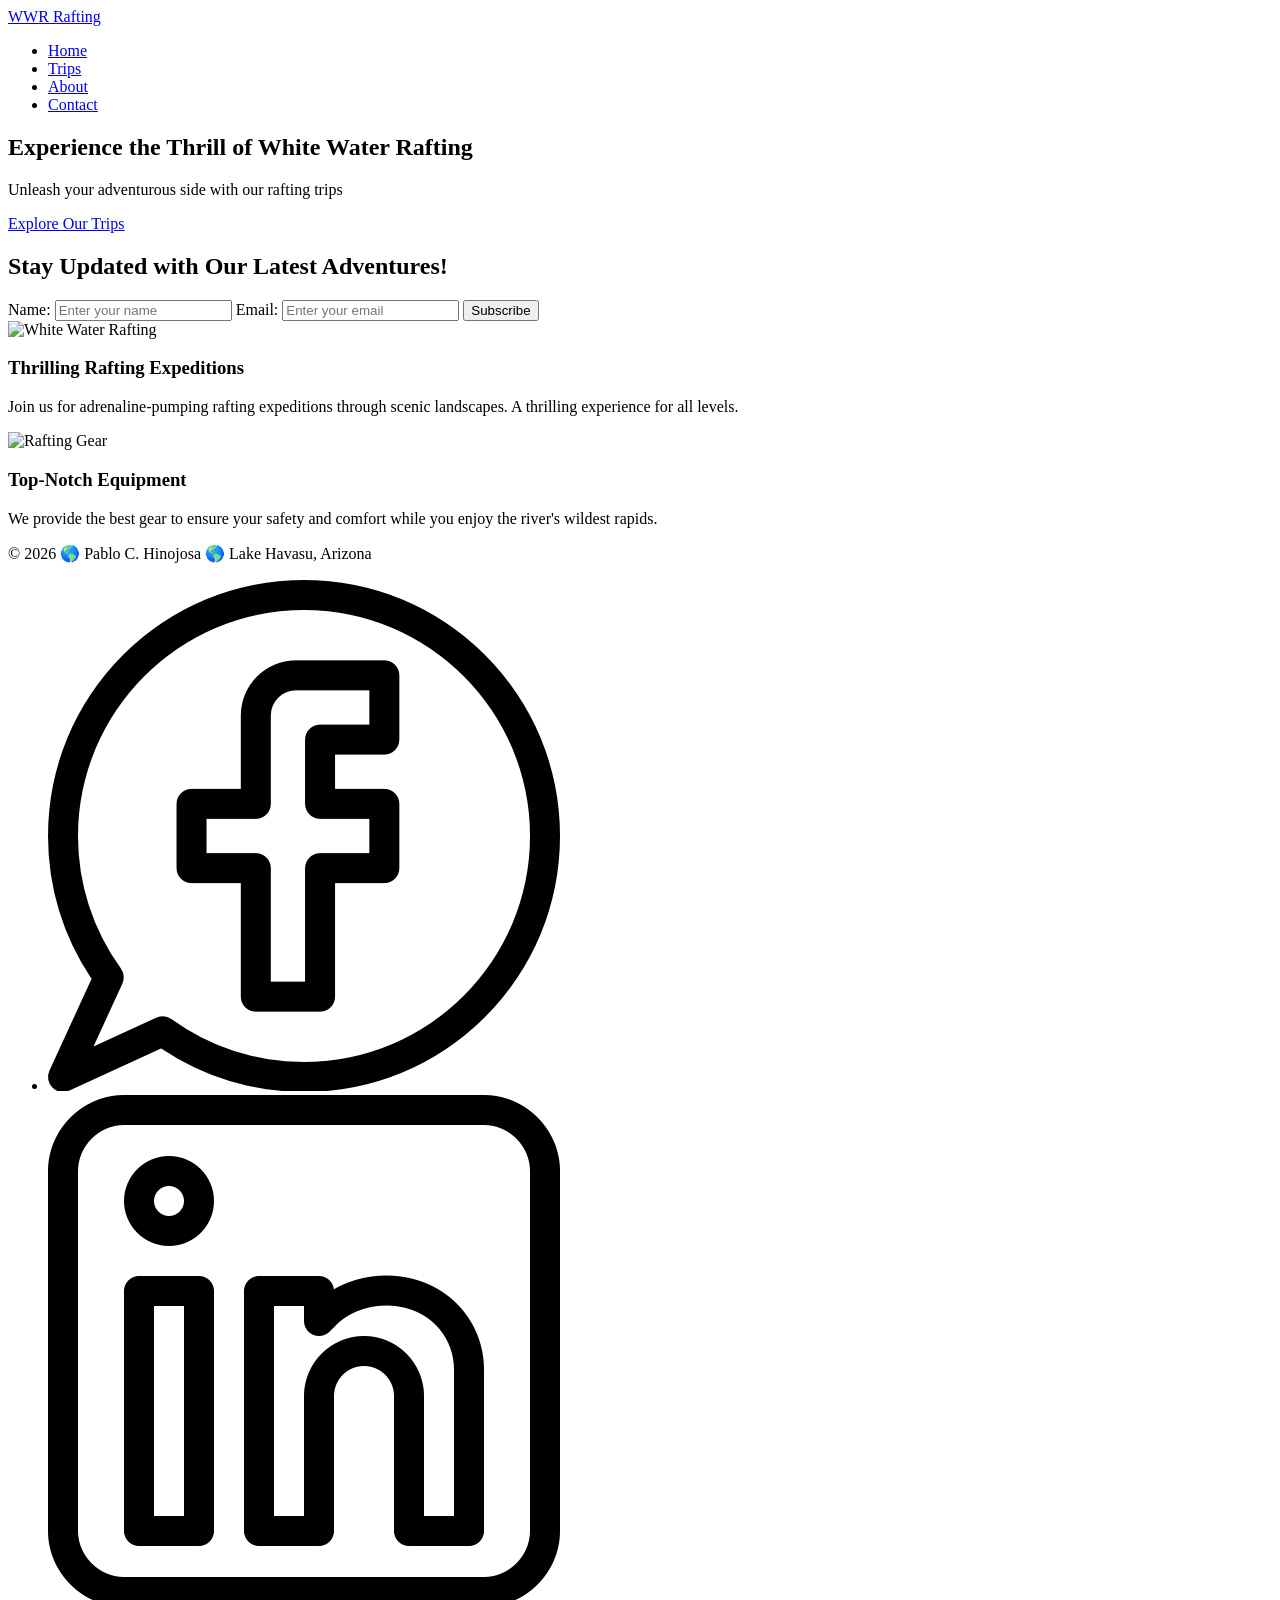
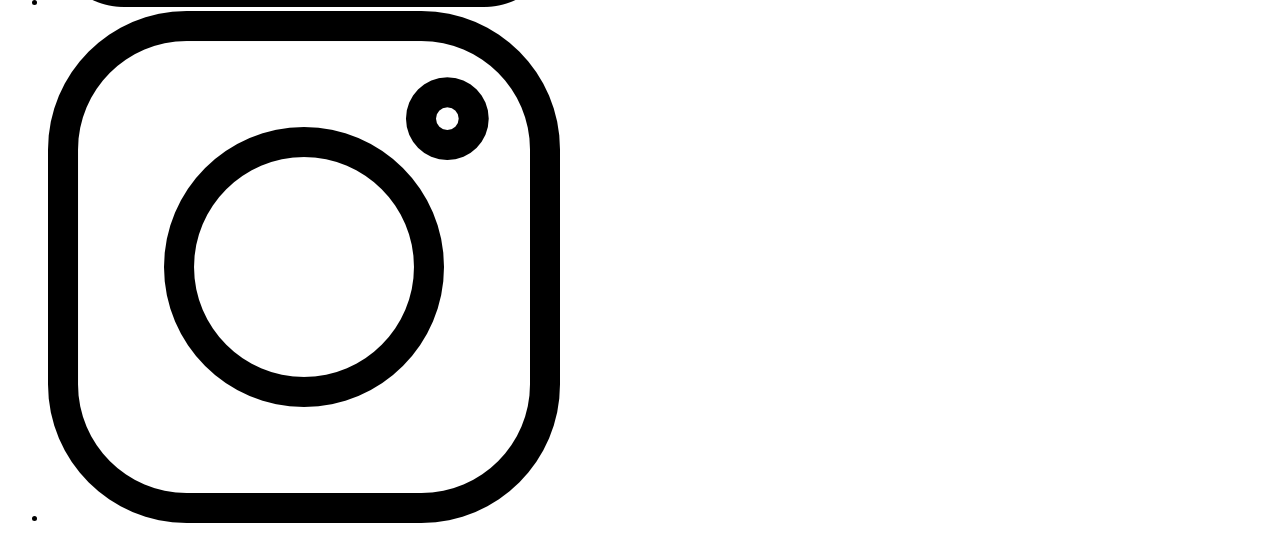
==== wwr/index.html @ 2fad5ef2 "w06 first attempt" ====
<!DOCTYPE html>
<html lang="en">

<head>
    <meta charset="UTF-8">
    <meta name="viewport" content="width=device-width, initial-scale=1.0">
    <title>WWR Rafting Adventures</title>
    <link rel="stylesheet" href="rafting.css">
</head>

<body class="index-page">

    <header>
        <div class="navbar">
            <div class="logo">
                <a href="index.html">WWR Rafting</a>
            </div>
            <nav>
                <ul>
                    <li><a href="index.html">Home</a></li>
                    <li><a href="trips.html">Trips</a></li>
                    <li><a href="about.html">About</a></li>
                    <li><a href="contact.html">Contact</a></li>
                </ul>
            </nav>
        </div>
    </header>

    <section class="hero">
        <div class="hero-content">
            <h1>Experience the Thrill of White Water Rafting</h1>
            <p>Unleash your adventurous side with our rafting trips</p>
            <a href="trips.html" class="cta-button">Explore Our Trips</a>
        </div>
    </section>


    <section class="newsletter">
        <h2>Stay Updated with Our Latest Adventures!</h2>
        <form action="#" method="post">
            <label for="name">Name:</label>
            <input type="text" id="name" name="name" required placeholder="Enter your name">
            <label for="email">Email:</label>
            <input type="email" id="email" name="email" required placeholder="Enter your email">
            <button type="submit">Subscribe</button>
        </form>
    </section>

    <section class="grid-layout">
        <div class="grid-item">
            <img src="rafting-image1.jpg" alt="White Water Rafting">
            <div class="grid-content">
                <h3>Thrilling Rafting Expeditions</h3>
                <p>Join us for adrenaline-pumping rafting expeditions through scenic landscapes. A
                    thrilling experience for all levels.</p>
            </div>
        </div>
        <div class="grid-item">
            <img src="rafting-image2.jpg" alt="Rafting Gear">
            <div class="grid-content">
                <h3>Top-Notch Equipment</h3>
                <p>We provide the best gear to ensure your safety and comfort while you enjoy the
                    river's wildest rapids.</p>
            </div>
        </div>
    </section>
    <footer role="contentinfo">
        <p>© 2026 🌎 Pablo C. Hinojosa 🌎 Lake Havasu, Arizona</p>
        <nav class="socialmedia" aria-label="Social media links">
            <ul>
                <li><a href="https://facebook.com"><img src="images/facebook.png"
                          alt="Facebook icon"></a></li>
                <li><a href="https://linkedin.com"><img src="images/linkedin.png"
                          alt="LinkedIn icon"></a></li>
                <li><a href="https://instagram.com"><img src="images/instagram.png"
                          alt="Instagram icon"></a></li>
            </ul>
        </nav>
    </footer>
</body>

</html>
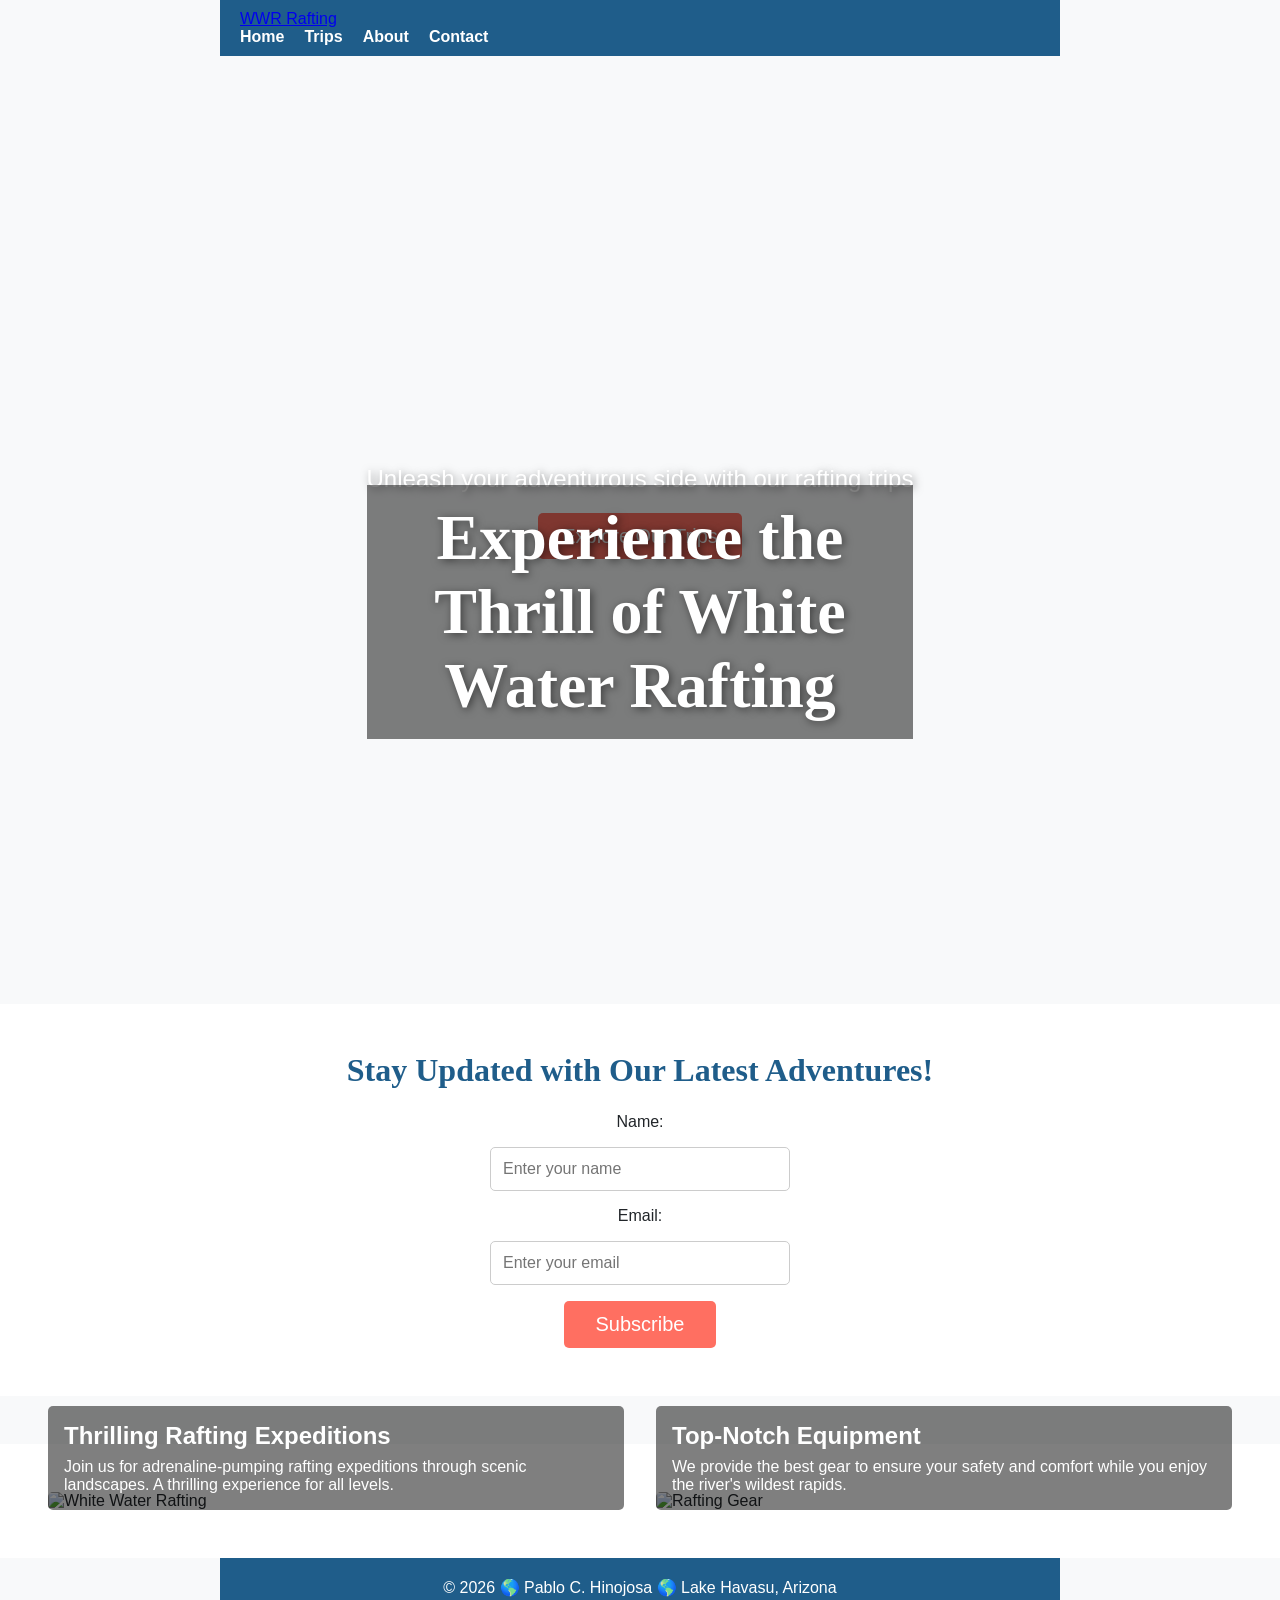
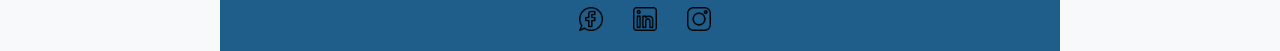
==== commit 8a037224: "february 9th" ====
--- a/wwr/index.html
+++ b/wwr/index.html
@@ -5,7 +5,7 @@
     <meta charset="UTF-8">
     <meta name="viewport" content="width=device-width, initial-scale=1.0">
     <title>WWR Rafting Adventures</title>
-    <link rel="stylesheet" href="rafting.css">
+    <link rel="stylesheet" href="styles/rafting.css">
 </head>
 
 <body class="index-page">
--- a/wwr/styles/rafting.css
+++ b/wwr/styles/rafting.css
@@ -0,0 +1,528 @@
+:root {
+    --primary-color: #1f5d8a;
+    --accent-color: #f4d35e;
+    --accent1-color: #f8f9fa;
+    --accent2-color: #212529;
+    --light-color: #f8f9fa;
+    --dark-color: #212529;
+    --heading-font: "Times New Roman", "Georgia", serif;
+    --body-font: Arial, Helvetica, sans-serif;
+    --header-text-color: #ffffff;
+    --hero-overlay-color: rgba(0, 0, 0, 0.5);
+}
+
+* {
+    margin: 0;
+    padding: 0;
+    box-sizing: border-box;
+}
+
+body {
+    font-family: var(--body-font);
+    color: var(--dark-color);
+    background-color: var(--light-color);
+}
+
+header,
+main,
+footer {
+    max-width: 840px;
+    width: 100%;
+    margin: 0 auto;
+}
+
+h1,
+h2 {
+    font-family: var(--heading-font);
+    color: var(--primary-color);
+}
+
+header {
+    display: grid;
+    grid-template-columns: auto 1fr;
+    align-items: center;
+    padding: 10px 20px;
+    background-color: var(--primary-color);
+    color: var(--header-text-color);
+    gap: 20px;
+}
+
+header img {
+    max-height: 60px;
+}
+
+header nav {
+    display: flex;
+    justify-content: flex-end;
+    align-items: center;
+}
+
+header nav ul {
+    list-style: none;
+    display: flex;
+    justify-content: flex-end;
+    gap: 20px;
+}
+
+header nav a {
+    color: var(--header-text-color);
+    text-decoration: none;
+    font-weight: bold;
+}
+
+header nav a:hover {
+    color: var(--accent-color);
+}
+
+nav,
+p,
+section,
+article {
+    margin: 0px;
+    padding: initial;
+}
+
+.socialmedia a {
+    text-decoration: none;
+    margin-left: 10px;
+}
+
+.socialmedia img {
+    height: 24px;
+    width: 24px;
+    display: block;
+}
+
+.hero {
+    position: relative;
+}
+
+.hero img {
+    width: 100%;
+    border-radius: 8px;
+}
+
+.hero h1 {
+    position: absolute;
+    top: 20px;
+    width: 100%;
+    padding: 16px;
+    text-align: center;
+    background-color: var(--hero-overlay-color);
+    color: #fff;
+    font-size: 2.5rem;
+}
+
+.hero article {
+    position: absolute;
+    top: 120px;
+    left: 20px;
+    width: calc(100% - 40px);
+    background-color: rgba(255, 255, 255, 0.85);
+    padding: 10px;
+    border-radius: 8px;
+}
+
+.hero article img {
+    float: right;
+    width: 125px;
+    border-radius: 8px;
+    margin-left: 20px;
+}
+
+.hero article p {
+    line-height: 1.6;
+}
+
+.history {
+    background-color: var(--accent1-color);
+    padding: 30px 20px;
+    border-radius: 8px;
+    margin: 40px auto;
+}
+
+.history h2 {
+    text-align: center;
+    margin-bottom: 30px;
+}
+
+.history-container {
+    display: flex;
+    gap: 30px;
+    flex-wrap: wrap;
+}
+
+.history-text,
+.history-text-right {
+    flex: 1 1 250px;
+}
+
+.history-image {
+    flex: 0 0 250px;
+}
+
+.history-image img {
+    max-width: 100%;
+    border-radius: 8px;
+}
+
+.adventure {
+    margin: 40px auto;
+    text-align: center;
+}
+
+.adventure-gallery {
+    display: flex;
+    gap: 10px;
+    flex-wrap: wrap;
+}
+
+.adventure-gallery figure {
+    flex: 1 1 150px;
+}
+
+.adventure-gallery img {
+    width: 100%;
+    border-radius: 8px;
+}
+
+.contact-hero {
+    text-align: center;
+    margin: 40px auto;
+}
+
+.contact-container {
+    display: grid;
+    grid-template-columns: 1fr 1fr;
+    gap: 30px;
+    margin: 40px auto;
+    align-items: start;
+}
+
+.contact-info {
+    order: 1;
+    background-color: var(--accent1-color);
+    padding: 20px;
+    border-radius: 8px;
+}
+
+.contact-form {
+    order: 2;
+    background-color: var(--accent1-color);
+    padding: 20px;
+    border-radius: 8px;
+}
+
+.contact-form label {
+    display: block;
+    margin-top: 15px;
+    font-weight: bold;
+}
+
+.contact-form input,
+.contact-form textarea {
+    width: 100%;
+    padding: 10px;
+    margin-top: 5px;
+}
+
+.contact-form fieldset {
+    margin-top: 15px;
+    padding: 10px;
+    border: none;
+}
+
+.contact-form legend {
+    font-weight: bold;
+}
+
+.contact-form fieldset label,
+.contact-form .checkbox {
+    display: block;
+    font-weight: normal;
+    margin-top: 8px;
+    white-space: nowrap;
+}
+
+.contact-form .checkbox {
+    margin-top: 15px;
+}
+
+.contact-form input[type="radio"],
+.contact-form input[type="checkbox"] {
+    width: auto;
+    margin: 0;
+    vertical-align: middle;
+    display: inline-block;
+}
+
+.submit-btn {
+    margin-top: 20px;
+    padding: 10px;
+    width: 100%;
+    background-color: var(--primary-color);
+    color: #fff;
+    border: none;
+    font-weight: bold;
+    cursor: pointer;
+}
+
+.submit-btn:hover {
+    background-color: #164061;
+
+}
+
+.contact-info iframe {
+    width: 100%;
+    height: 409px;
+    border: black;
+    margin-top: 15px;
+}
+
+.employees {
+    margin: 40px auto;
+    text-align: center;
+}
+
+.employees h2 {
+    margin-bottom: 20px;
+}
+
+.employees figure {
+    display: inline-block;
+    width: 30%;
+    margin: 0 1%;
+}
+
+.employees img {
+    width: 100%;
+    height: 200px;
+    object-fit: cover;
+    border-radius: 8px;
+}
+
+.employees figcaption {
+    margin-top: 8px;
+    font-weight: 600;
+}
+
+footer {
+    width: 840px;
+    margin: 0 auto;
+    background-color: var(--primary-color);
+    padding: 20px;
+    display: flex;
+    flex-direction: column;
+    align-items: center;
+    gap: 10px;
+    color: var(--header-text-color);
+}
+
+footer p {
+    margin: 0;
+}
+
+footer .socialmedia ul {
+    list-style: none;
+    display: flex;
+    justify-content: center;
+    gap: 20px;
+    padding: 0;
+    margin: 0;
+}
+
+footer .socialmedia a {
+    display: block;
+}
+
+@media (max-width: 700px) {
+
+    .history-container {
+        flex-direction: column;
+    }
+
+    .hero article {
+        position: static;
+        background-color: transparent;
+        padding: 0;
+        margin-bottom: 40px;
+    }
+
+    .contact-container {
+        grid-template-columns: 1fr;
+    }
+
+    .contact-info,
+    .contact-form {
+        order: unset;
+    }
+
+    .employees figure {
+        width: 100%;
+        margin-bottom: 20px;
+    }
+}
+
+/* INDEX.html */
+body.index-page .hero {
+    background-image: url('hero-image.jpg');
+    background-size: cover;
+    background-position: center;
+    height: 100vh;
+    display: flex;
+    justify-content: center;
+    align-items: center;
+    color: white;
+    text-align: center;
+    position: relative;
+}
+
+body.index-page .hero-content {
+    position: absolute;
+    text-shadow: 2px 2px 8px rgba(0, 0, 0, 0.5);
+}
+
+body.index-page .hero h1 {
+    font-size: 4rem;
+    margin-bottom: 1rem;
+}
+
+body.index-page .hero p {
+    font-size: 1.5rem;
+    margin-bottom: 2rem;
+}
+
+body.index-page .cta-button {
+    background-color: #ff6f61;
+    padding: 0.75rem 1.5rem;
+    font-size: 1.25rem;
+    color: white;
+    text-decoration: none;
+    border-radius: 5px;
+}
+
+body.index-page .cta-button:hover {
+    background-color: #ff3e2e;
+}
+
+body.index-page .newsletter {
+    background-color: #fff;
+    padding: 3rem;
+    text-align: center;
+    margin: 3rem 0;
+}
+
+body.index-page .newsletter h2 {
+    font-size: 2rem;
+    margin-bottom: 1.5rem;
+}
+
+body.index-page .newsletter form {
+    display: flex;
+    flex-direction: column;
+    align-items: center;
+    gap: 1rem;
+}
+
+body.index-page .newsletter input {
+    padding: 0.75rem;
+    font-size: 1rem;
+    width: 300px;
+    border: 1px solid #ccc;
+    border-radius: 5px;
+}
+
+body.index-page .newsletter button {
+    padding: 0.75rem 2rem;
+    background-color: #ff6f61;
+    border: none;
+    color: white;
+    font-size: 1.25rem;
+    cursor: pointer;
+    border-radius: 5px;
+}
+
+body.index-page .newsletter button:hover {
+    background-color: #ff3e2e;
+}
+
+body.index-page .grid-layout {
+    display: grid;
+    grid-template-columns: 1fr 1fr;
+    gap: 2rem;
+    padding: 3rem;
+    background-color: #fff;
+}
+
+body.index-page .grid-item {
+    position: relative;
+}
+
+body.index-page .grid-item img {
+    width: 100%;
+    height: 300px;
+    object-fit: cover;
+    border-radius: 5px;
+}
+
+body.index-page .grid-content {
+    position: absolute;
+    bottom: 0;
+    left: 0;
+    right: 0;
+    background-color: rgba(0, 0, 0, 0.5);
+    color: white;
+    padding: 1rem;
+    border-radius: 5px;
+}
+
+body.index-page .grid-content h3 {
+    font-size: 1.5rem;
+    margin-bottom: 0.5rem;
+}
+
+body.index-page .grid-content p {
+    font-size: 1rem;
+}
+
+body.contact-page .contact-hero-image {
+    position: relative;
+    overflow: hidden;
+    border-radius: 8px;
+    margin: 40px auto;
+}
+
+body.contact-page .contact-hero-image img {
+    width: 100%;
+    height: 300px;
+    object-fit: cover;
+    display: block;
+}
+
+body.contact-page .contact-hero-content {
+    position: absolute;
+    inset: 0;
+    display: flex;
+    flex-direction: column;
+    justify-content: center;
+    align-items: center;
+    background-color: rgba(0, 0, 0, 0.45);
+    color: #ffffff;
+    text-align: center;
+    padding: 20px;
+}
+
+body.contact-page .contact-hero-content h1 {
+    color: #ffffff;
+    margin-bottom: 10px;
+}
+
+body.contact-page .contact-hero-content p {
+    font-size: 1.1rem;
+}
+
+@media (max-width: 700px) {
+    body.contact-page .contact-hero-image img {
+        height: 220px;
+    }
+}
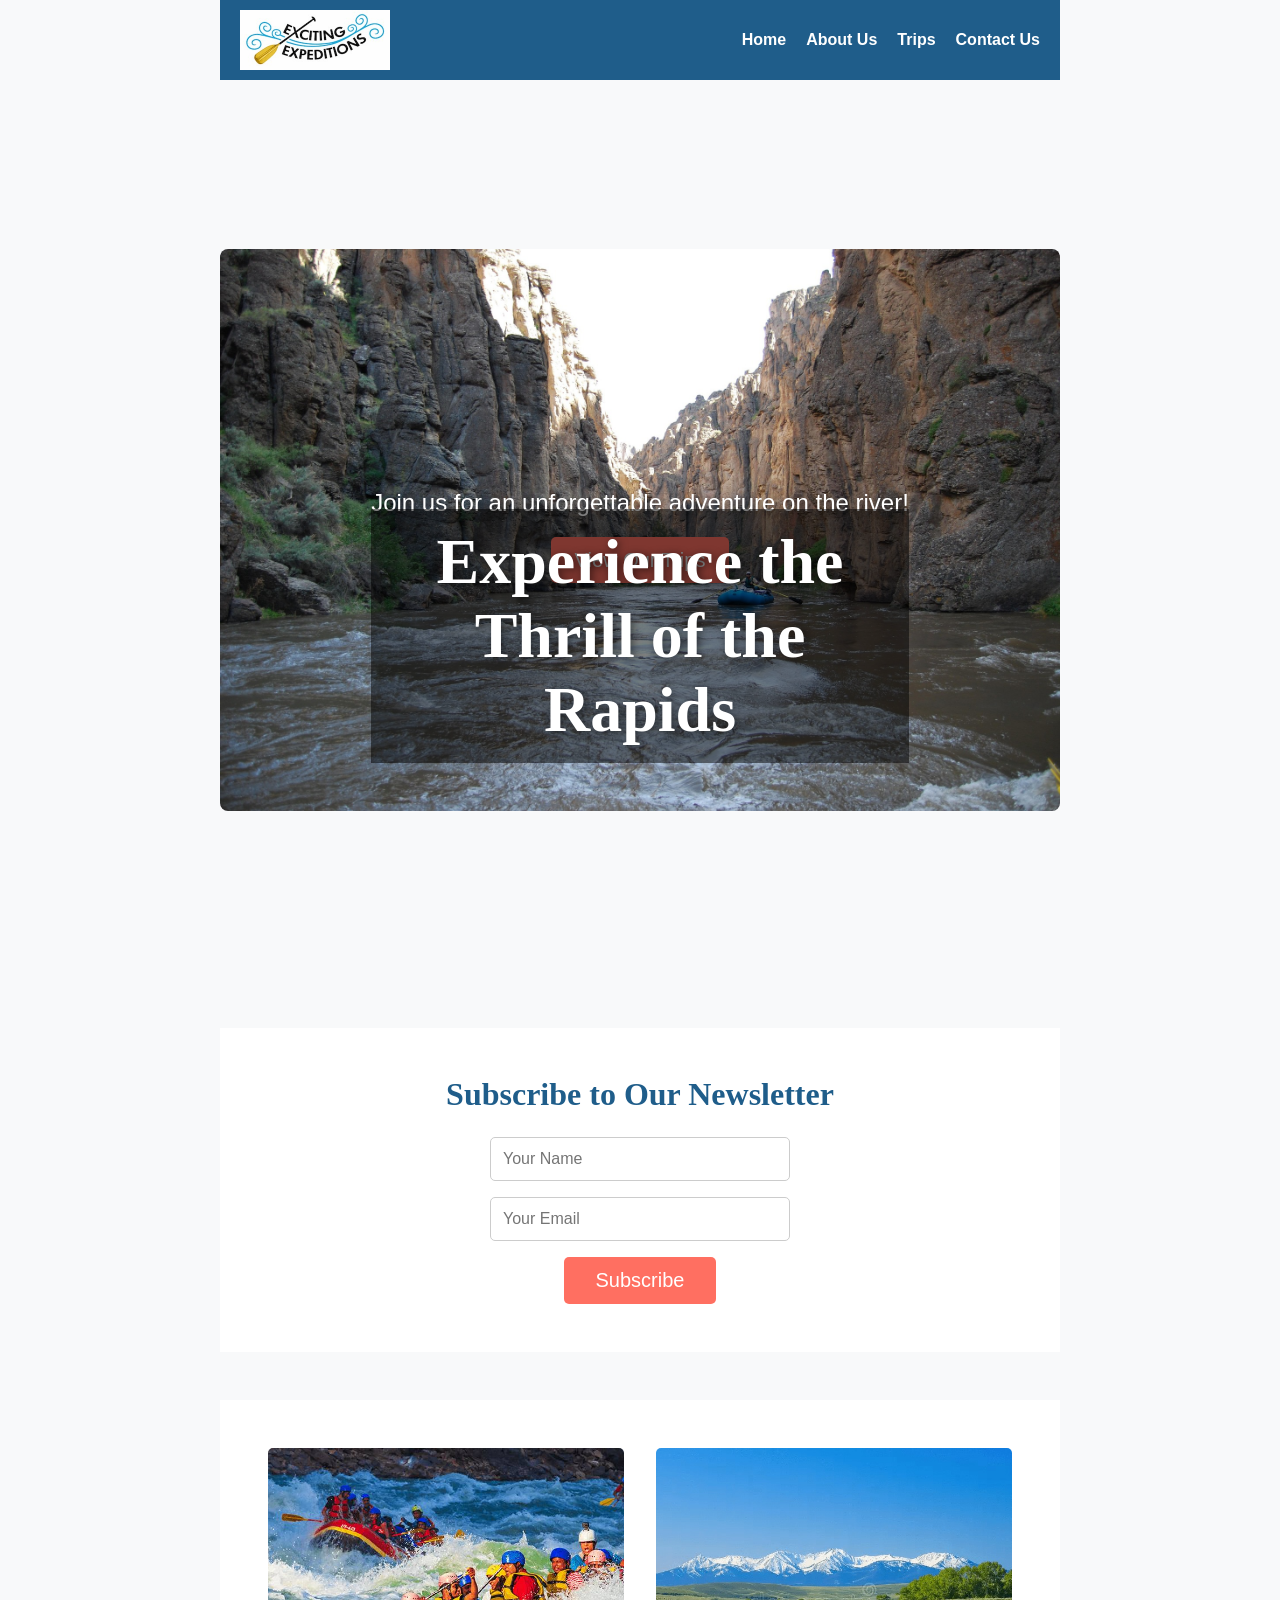
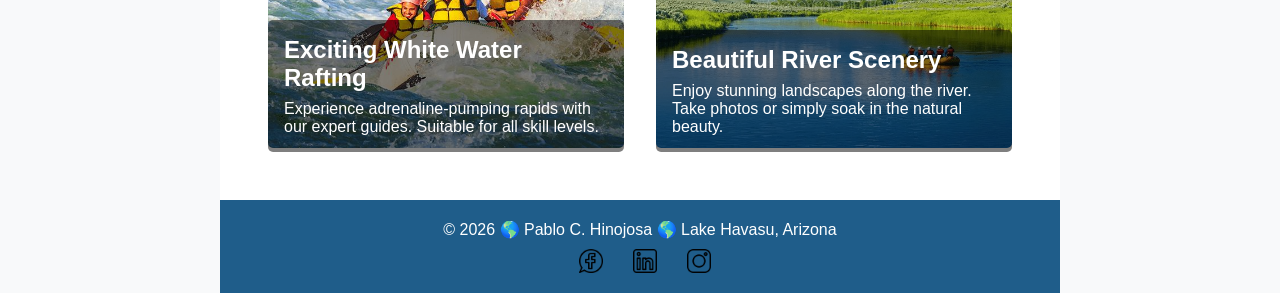
==== commit 682a99e5: "february 9th index.html" ====
--- a/wwr/index.html
+++ b/wwr/index.html
@@ -1,69 +1,65 @@
 <!DOCTYPE html>
-<html lang="en">
+<html lang="en-US">
 
 <head>
     <meta charset="UTF-8">
     <meta name="viewport" content="width=device-width, initial-scale=1.0">
-    <title>WWR Rafting Adventures</title>
+    <title>Home | White Water Rafting Company</title>
+    <meta name="description"
+      content="Join White Water Rafting Company for thrilling adventures on the river.">
+    <meta name="author" content="Pablo C. Hinojosa">
     <link rel="stylesheet" href="styles/rafting.css">
 </head>
 
 <body class="index-page">
-
-    <header>
-        <div class="navbar">
-            <div class="logo">
-                <a href="index.html">WWR Rafting</a>
+    <header role="banner">
+        <img src="images/logo.png" alt="White Water Rafting Company logo">
+        <nav aria-label="Main navigation">
+            <ul>
+                <li><a href="index.html" aria-current="page">Home</a></li>
+                <li><a href="about.html">About Us</a></li>
+                <li><a href="trips.html">Trips</a></li>
+                <li><a href="contact.html">Contact Us</a></li>
+            </ul>
+        </nav>
+    </header>
+    <main>
+        <section class="hero">
+            <img src="images/home-hero-grid.jpg" alt="White water rafting adventure on the river"
+              class="hero-image">
+            <div class="hero-content">
+                <h1>Experience the Thrill of the Rapids</h1>
+                <p>Join us for an unforgettable adventure on the river!</p>
+                <a href="trips.html" class="cta-button">View Our Trips</a>
             </div>
-            <nav>
-                <ul>
-                    <li><a href="index.html">Home</a></li>
-                    <li><a href="trips.html">Trips</a></li>
-                    <li><a href="about.html">About</a></li>
-                    <li><a href="contact.html">Contact</a></li>
-                </ul>
-            </nav>
-        </div>
-    </header>
-
-    <section class="hero">
-        <div class="hero-content">
-            <h1>Experience the Thrill of White Water Rafting</h1>
-            <p>Unleash your adventurous side with our rafting trips</p>
-            <a href="trips.html" class="cta-button">Explore Our Trips</a>
-        </div>
-    </section>
-
-
-    <section class="newsletter">
-        <h2>Stay Updated with Our Latest Adventures!</h2>
-        <form action="#" method="post">
-            <label for="name">Name:</label>
-            <input type="text" id="name" name="name" required placeholder="Enter your name">
-            <label for="email">Email:</label>
-            <input type="email" id="email" name="email" required placeholder="Enter your email">
-            <button type="submit">Subscribe</button>
-        </form>
-    </section>
-
-    <section class="grid-layout">
-        <div class="grid-item">
-            <img src="rafting-image1.jpg" alt="White Water Rafting">
-            <div class="grid-content">
-                <h3>Thrilling Rafting Expeditions</h3>
-                <p>Join us for adrenaline-pumping rafting expeditions through scenic landscapes. A
-                    thrilling experience for all levels.</p>
+        </section>
+        <section class="newsletter">
+            <h2>Subscribe to Our Newsletter</h2>
+            <form action="submit_newsletter.php" method="post">
+                <input type="text" name="name" placeholder="Your Name" required>
+                <input type="email" name="email" placeholder="Your Email" required>
+                <button type="submit">Subscribe</button>
+            </form>
+        </section>
+        <section class="grid-layout">
+            <div class="grid-item">
+                <img src="images/rafting-trip.jpg" alt="Rafting Adventure">
+                <div class="grid-content">
+                    <h3>Exciting White Water Rafting</h3>
+                    <p>Experience adrenaline-pumping rapids with our expert guides. Suitable for all
+                        skill levels.</p>
+                </div>
             </div>
-        </div>
-        <div class="grid-item">
-            <img src="rafting-image2.jpg" alt="Rafting Gear">
-            <div class="grid-content">
-                <h3>Top-Notch Equipment</h3>
-                <p>We provide the best gear to ensure your safety and comfort while you enjoy the
-                    river's wildest rapids.</p>
+            <div class="grid-item">
+                <img src="images/guides2.jpg" alt="River Scenery">
+                <div class="grid-content">
+                    <h3>Beautiful River Scenery</h3>
+                    <p>Enjoy stunning landscapes along the river. Take photos or simply soak in the
+                        natural beauty.</p>
+                </div>
             </div>
-        </div>
-    </section>
+        </section>
+    </main>
     <footer role="contentinfo">
         <p>© 2026 🌎 Pablo C. Hinojosa 🌎 Lake Havasu, Arizona</p>
         <nav class="socialmedia" aria-label="Social media links">
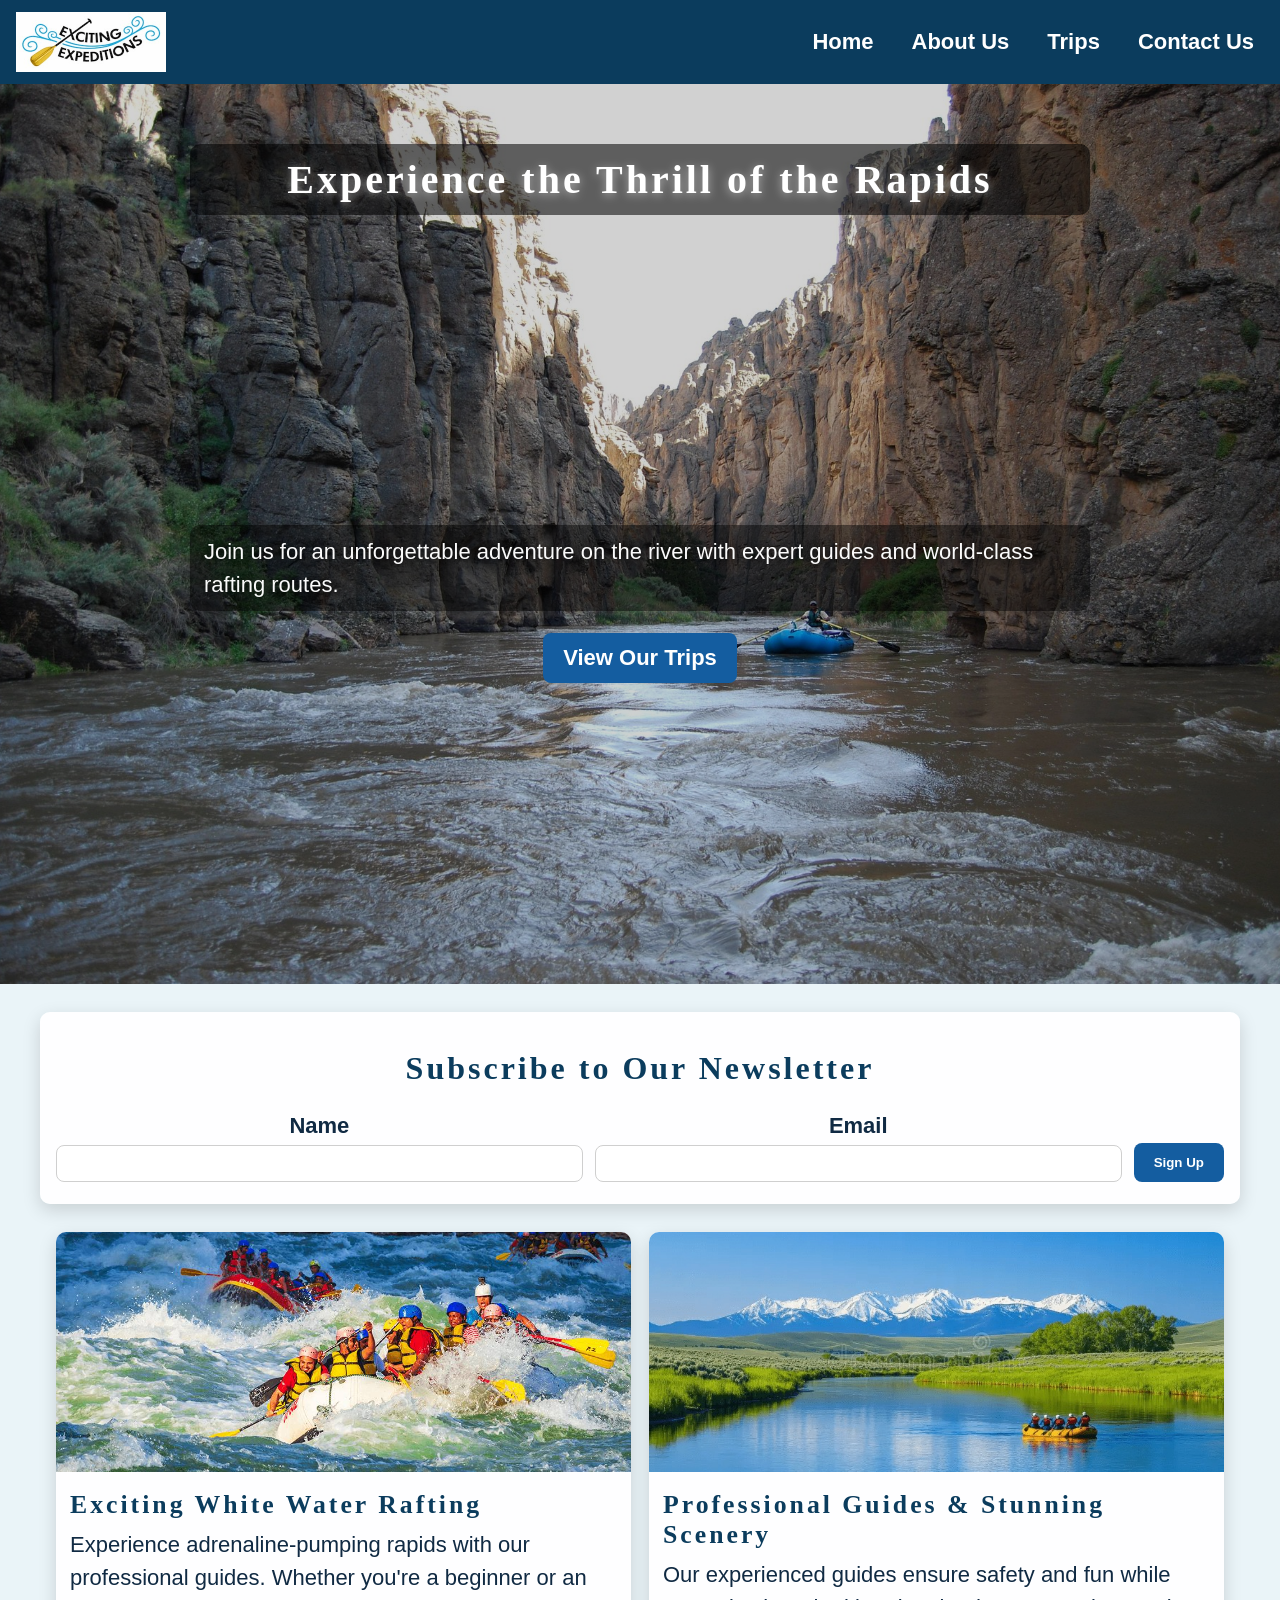
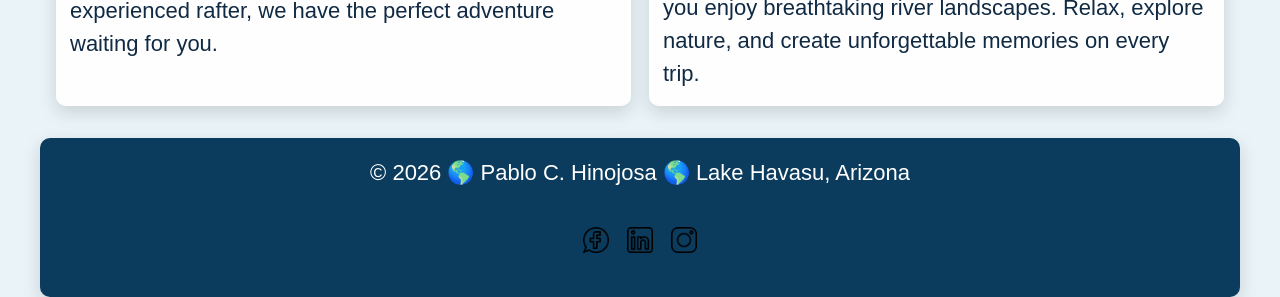
==== commit cb58ec4b: "feb 11- 1000000" ====
--- a/wwr/index.html
+++ b/wwr/index.html
@@ -1,3 +1,5 @@
+<!--Febrero 11 ultimo review-->
+
 <!DOCTYPE html>
 <html lang="en-US">
 
@@ -6,7 +8,7 @@
     <meta name="viewport" content="width=device-width, initial-scale=1.0">
     <title>Home | White Water Rafting Company</title>
     <meta name="description"
-      content="Join White Water Rafting Company for thrilling adventures on the river.">
+      content="Join White Water Rafting Company for thrilling white water rafting adventures, guided trips, and unforgettable river experiences.">
     <meta name="author" content="Pablo C. Hinojosa">
     <link rel="stylesheet" href="styles/rafting.css">
 </head>
@@ -29,33 +31,49 @@
               class="hero-image">
             <div class="hero-content">
                 <h1>Experience the Thrill of the Rapids</h1>
-                <p>Join us for an unforgettable adventure on the river!</p>
+                <p>Join us for an unforgettable adventure on the river with expert guides and
+                    world-class rafting routes.</p>
                 <a href="trips.html" class="cta-button">View Our Trips</a>
             </div>
         </section>
         <section class="newsletter">
             <h2>Subscribe to Our Newsletter</h2>
             <form action="submit_newsletter.php" method="post">
-                <input type="text" name="name" placeholder="Your Name" required>
-                <input type="email" name="email" placeholder="Your Email" required>
-                <button type="submit">Subscribe</button>
+                <div class="newsletter-field">
+                    <label for="newsletter-name">Name</label>
+                    <input type="text" id="newsletter-name" name="name" required>
+                </div>
+
+                <div class="newsletter-field">
+                    <label for="newsletter-email">Email</label>
+                    <input type="email" id="newsletter-email" name="email" required>
+                </div>
+
+                <button type="submit">Sign Up</button>
             </form>
         </section>
         <section class="grid-layout">
             <div class="grid-item">
-                <img src="images/rafting-trip.jpg" alt="Rafting Adventure">
+                <img src="images/rafting-trip.jpg" alt="Group enjoying a rafting adventure">
                 <div class="grid-content">
                     <h3>Exciting White Water Rafting</h3>
-                    <p>Experience adrenaline-pumping rapids with our expert guides. Suitable for all
-                        skill levels.</p>
+                    <p>
+                        Experience adrenaline-pumping rapids with our professional guides.
+                        Whether you're a beginner or an experienced rafter, we have the
+                        perfect adventure waiting for you.
+                    </p>
                 </div>
             </div>
+
             <div class="grid-item">
-                <img src="images/guides2.jpg" alt="River Scenery">
+                <img src="images/guides2.jpg" alt="Rafting guides preparing guests for a trip">
                 <div class="grid-content">
-                    <h3>Beautiful River Scenery</h3>
-                    <p>Enjoy stunning landscapes along the river. Take photos or simply soak in the
-                        natural beauty.</p>
+                    <h3>Professional Guides & Stunning Scenery</h3>
+                    <p>
+                        Our experienced guides ensure safety and fun while you enjoy breathtaking
+                        river landscapes. Relax, explore nature, and create unforgettable memories
+                        on every trip.
+                    </p>
                 </div>
             </div>
         </section>
@@ -64,12 +82,21 @@
         <p>© 2026 🌎 Pablo C. Hinojosa 🌎 Lake Havasu, Arizona</p>
         <nav class="socialmedia" aria-label="Social media links">
             <ul>
-                <li><a href="https://facebook.com"><img src="images/facebook.png"
-                          alt="Facebook icon"></a></li>
-                <li><a href="https://linkedin.com"><img src="images/linkedin.png"
-                          alt="LinkedIn icon"></a></li>
-                <li><a href="https://instagram.com"><img src="images/instagram.png"
-                          alt="Instagram icon"></a></li>
+                <li>
+                    <a href="https://facebook.com">
+                        <img src="images/facebook.png" alt="Facebook icon">
+                    </a>
+                </li>
+                <li>
+                    <a href="https://linkedin.com">
+                        <img src="images/linkedin.png" alt="LinkedIn icon">
+                    </a>
+                </li>
+                <li>
+                    <a href="https://instagram.com">
+                        <img src="images/instagram.png" alt="Instagram icon">
+                    </a>
+                </li>
             </ul>
         </nav>
     </footer>
--- a/wwr/styles/rafting.css
+++ b/wwr/styles/rafting.css
@@ -1,528 +1,752 @@
+/*Febrero 11 ultimo review*/
 :root {
-    --primary-color: #1f5d8a;
-    --accent-color: #f4d35e;
-    --accent1-color: #f8f9fa;
-    --accent2-color: #212529;
-    --light-color: #f8f9fa;
-    --dark-color: #212529;
-    --heading-font: "Times New Roman", "Georgia", serif;
-    --body-font: Arial, Helvetica, sans-serif;
-    --header-text-color: #ffffff;
-    --hero-overlay-color: rgba(0, 0, 0, 0.5);
-}
-
-* {
+    --heading-font: "Arvo", serif;
+    --paragraph-font: "Roboto", sans-serif;
+
+    --heading-color: #0b3c5d;
+
+    --primary-color: #0b3c5d;
+    --secondary-color: #328cc1;
+    --accent1-color: #145da0;
+    --accent2-color: #d9b310;
+
+    --nav-link-color: #ffffff;
+    --nav-background-color: #0b3c5d;
+    --nav-hover-link-color: #0b3c5d;
+    --nav-hover-background-color: #ffffff;
+
+    --page-bg: #eaf4f8;
+    --surface: rgba(255, 255, 255, 0.95);
+    --shadow: 0 6px 18px rgba(0, 0, 0, 0.15);
+
+    --overlay-hero: rgba(0, 0, 0, 0.55);
+    --overlay-soft: rgba(0, 0, 0, 0.25);
+
+    --hero-text: #ffffff;
+    --hero-text-shadow: 0 2px 10px rgba(255, 255, 255, 0.5);
+
+    --radius: 10px;
+    --max-width: 1200px;
+}
+
+*,
+*::after,
+*::before {
+    box-sizing: border-box;
     margin: 0;
     padding: 0;
-    box-sizing: border-box;
 }
 
 body {
-    font-family: var(--body-font);
-    color: var(--dark-color);
-    background-color: var(--light-color);
+    font-size: 22px;
+    background-color: var(--page-bg);
+    font-family: var(--paragraph-font);
+    color: #102a43;
+}
+
+h1,
+h2,
+h3,
+h4,
+h5,
+h6 {
+    color: var(--heading-color);
+    font-family: var(--heading-font);
+    letter-spacing: 3px;
+    font-weight: 700;
+}
+
+h1,
+h2 {
+    padding: 0.5em;
+    margin: 0;
+}
+
+h3,
+h4 {
+    padding: 10px;
+}
+
+h1 {
+    font-size: 2.5rem;
+}
+
+h2 {
+    font-size: 2rem;
+}
+
+p {
+    text-align: left;
+    color: #102a43;
+    line-height: 1.5;
+}
+
+figcaption {
+    color: #102a43;
+}
+
+a {
+    text-decoration: none;
+    color: inherit;
+}
+
+img {
+    max-width: 100%;
+    display: block;
 }
 
 header,
 main,
 footer {
-    max-width: 840px;
-    width: 100%;
+    max-width: var(--max-width);
     margin: 0 auto;
 }
 
-h1,
-h2 {
-    font-family: var(--heading-font);
-    color: var(--primary-color);
+.abs1 {
+    position: absolute;
+    top: 60px;
+    right: 0;
+    left: 0;
+    text-align: center;
+}
+
+.abs2 {
+    position: absolute;
+    top: 50%;
+    left: 50%;
+    transform: translate(-50%, -50%);
+}
+
+.cta-button,
+.submit-btn,
+button {
+    display: inline-block;
+    background-color: var(--accent1-color);
+    color: var(--nav-link-color);
+    padding: 0.75rem 1.25rem;
+    border-radius: 8px;
+    font-weight: 800;
+    border: 0;
+    cursor: pointer;
+}
+
+.cta-button:hover,
+.submit-btn:hover,
+button:hover {
+    background-color: var(--primary-color);
+}
+
+.hero {
+    position: relative;
+    overflow: hidden;
+    border-radius: var(--radius);
+}
+
+.hero-image {
+    width: 100%;
+    min-height: 55vh;
+    height: 100%;
+    object-fit: cover;
+}
+
+.hero-content {
+    position: absolute;
+    inset: 0;
+    display: flex;
+    flex-direction: column;
+    gap: 12px;
+    align-items: center;
+    justify-content: center;
+    text-align: center;
+    padding: 1.25rem;
+    background: rgba(0, 0, 0, 0.18);
+}
+
+.hero-content h1 {
+    color: var(--hero-text);
+    text-shadow: var(--hero-text-shadow);
+}
+
+.hero-content p {
+    color: #ffffff;
+    opacity: 0.98;
+    text-shadow: 0 2px 8px rgba(0, 0, 0, 0.7);
+    max-width: 900px;
 }
 
 header {
     display: grid;
     grid-template-columns: auto 1fr;
     align-items: center;
-    padding: 10px 20px;
-    background-color: var(--primary-color);
-    color: var(--header-text-color);
-    gap: 20px;
-}
-
-header img {
+    gap: 18px;
+    padding: 12px 16px;
+    background-color: var(--nav-background-color);
+    border-radius: 0;
+    max-width: none;
+    width: 100%;
+}
+
+header > img {
     max-height: 60px;
 }
 
-header nav {
-    display: flex;
-    justify-content: flex-end;
-    align-items: center;
-}
-
-header nav ul {
+nav ul {
     list-style: none;
     display: flex;
     justify-content: flex-end;
-    gap: 20px;
-}
-
-header nav a {
-    color: var(--header-text-color);
-    text-decoration: none;
-    font-weight: bold;
-}
-
-header nav a:hover {
-    color: var(--accent-color);
-}
-
-nav,
-p,
-section,
-article {
-    margin: 0px;
-    padding: initial;
-}
-
-.socialmedia a {
-    text-decoration: none;
-    margin-left: 10px;
-}
-
-.socialmedia img {
-    height: 24px;
-    width: 24px;
-    display: block;
-}
-
-.hero {
-    position: relative;
-}
-
-.hero img {
-    width: 100%;
+    gap: 18px;
+}
+
+nav a {
+    color: var(--nav-link-color);
+    font-weight: 800;
+    padding: 6px 10px;
     border-radius: 8px;
 }
 
-.hero h1 {
-    position: absolute;
-    top: 20px;
-    width: 100%;
-    padding: 16px;
-    text-align: center;
-    background-color: var(--hero-overlay-color);
-    color: #fff;
-    font-size: 2.5rem;
-}
-
-.hero article {
-    position: absolute;
-    top: 120px;
-    left: 20px;
-    width: calc(100% - 40px);
-    background-color: rgba(255, 255, 255, 0.85);
-    padding: 10px;
-    border-radius: 8px;
-}
-
-.hero article img {
-    float: right;
-    width: 125px;
-    border-radius: 8px;
-    margin-left: 20px;
-}
-
-.hero article p {
-    line-height: 1.6;
-}
-
-.history {
-    background-color: var(--accent1-color);
-    padding: 30px 20px;
-    border-radius: 8px;
-    margin: 40px auto;
-}
-
-.history h2 {
-    text-align: center;
-    margin-bottom: 30px;
-}
-
-.history-container {
-    display: flex;
-    gap: 30px;
-    flex-wrap: wrap;
-}
-
-.history-text,
-.history-text-right {
-    flex: 1 1 250px;
-}
-
-.history-image {
-    flex: 0 0 250px;
-}
-
-.history-image img {
-    max-width: 100%;
-    border-radius: 8px;
-}
-
-.adventure {
-    margin: 40px auto;
-    text-align: center;
-}
-
-.adventure-gallery {
-    display: flex;
-    gap: 10px;
-    flex-wrap: wrap;
-}
-
-.adventure-gallery figure {
-    flex: 1 1 150px;
-}
-
-.adventure-gallery img {
-    width: 100%;
-    border-radius: 8px;
-}
-
-.contact-hero {
-    text-align: center;
-    margin: 40px auto;
-}
-
-.contact-container {
-    display: grid;
-    grid-template-columns: 1fr 1fr;
-    gap: 30px;
-    margin: 40px auto;
-    align-items: start;
-}
-
-.contact-info {
-    order: 1;
-    background-color: var(--accent1-color);
-    padding: 20px;
-    border-radius: 8px;
-}
-
-.contact-form {
-    order: 2;
-    background-color: var(--accent1-color);
-    padding: 20px;
-    border-radius: 8px;
-}
-
-.contact-form label {
-    display: block;
-    margin-top: 15px;
-    font-weight: bold;
-}
-
-.contact-form input,
-.contact-form textarea {
-    width: 100%;
-    padding: 10px;
-    margin-top: 5px;
-}
-
-.contact-form fieldset {
-    margin-top: 15px;
-    padding: 10px;
-    border: none;
-}
-
-.contact-form legend {
-    font-weight: bold;
-}
-
-.contact-form fieldset label,
-.contact-form .checkbox {
-    display: block;
-    font-weight: normal;
-    margin-top: 8px;
-    white-space: nowrap;
-}
-
-.contact-form .checkbox {
-    margin-top: 15px;
-}
-
-.contact-form input[type="radio"],
-.contact-form input[type="checkbox"] {
-    width: auto;
-    margin: 0;
-    vertical-align: middle;
-    display: inline-block;
-}
-
-.submit-btn {
-    margin-top: 20px;
-    padding: 10px;
-    width: 100%;
-    background-color: var(--primary-color);
-    color: #fff;
-    border: none;
-    font-weight: bold;
-    cursor: pointer;
-}
-
-.submit-btn:hover {
-    background-color: #164061;
-
-}
-
-.contact-info iframe {
-    width: 100%;
-    height: 409px;
-    border: black;
-    margin-top: 15px;
-}
-
-.employees {
-    margin: 40px auto;
-    text-align: center;
-}
-
-.employees h2 {
-    margin-bottom: 20px;
-}
-
-.employees figure {
-    display: inline-block;
-    width: 30%;
-    margin: 0 1%;
-}
-
-.employees img {
-    width: 100%;
-    height: 200px;
-    object-fit: cover;
-    border-radius: 8px;
-}
-
-.employees figcaption {
-    margin-top: 8px;
-    font-weight: 600;
+nav a:hover {
+    color: var(--nav-hover-link-color);
+    background: var(--nav-hover-background-color);
 }
 
 footer {
-    width: 840px;
-    margin: 0 auto;
-    background-color: var(--primary-color);
-    padding: 20px;
-    display: flex;
-    flex-direction: column;
-    align-items: center;
-    gap: 10px;
-    color: var(--header-text-color);
+    background: var(--primary-color);
+    color: var(--nav-link-color);
+    margin-top: 2rem;
+    padding: 18px 16px;
+    border-radius: var(--radius);
+    box-shadow: var(--shadow);
 }
 
 footer p {
-    margin: 0;
-}
-
-footer .socialmedia ul {
+    text-align: center;
+    color: var(--nav-link-color);
+}
+
+.socialmedia ul {
     list-style: none;
     display: flex;
     justify-content: center;
-    gap: 20px;
+    gap: 18px;
+    margin-top: 12px;
+}
+
+.socialmedia img {
+    width: 26px;
+    height: 26px;
+}
+
+.index-page main {
+    max-width: none;
     padding: 0;
-    margin: 0;
-}
-
-footer .socialmedia a {
+}
+
+.index-page .hero {
+    border-radius: 0;
+}
+
+.index-page .hero-image {
+    min-height: 100vh;
+}
+
+.index-page .hero-content h1 {
+    position: absolute;
+    top: 60px;
+    left: 0;
+    right: 0;
+    width: min(92%, 900px);
+    margin: 0 auto;
+    background: var(--overlay-hero);
+    padding: 12px 16px;
+    border-radius: var(--radius);
+}
+
+.index-page .hero-content p {
+    margin-top: 140px;
+    background: rgba(0, 0, 0, 0.45);
+    padding: 10px 14px;
+    border-radius: var(--radius);
+}
+
+.index-page .hero-content .cta-button {
+    margin-top: 10px;
+}
+
+.index-page .newsletter {
+    max-width: var(--max-width);
+    margin: 28px auto;
+    padding: 22px 16px;
+    background: var(--surface);
+    border-radius: var(--radius);
+    box-shadow: var(--shadow);
+    text-align: center;
+}
+
+.index-page .newsletter h2 {
+    text-align: center;
+}
+
+.index-page .newsletter form {
+    margin-top: 10px;
+    display: grid;
+    grid-template-columns: 1fr 1fr auto;
+    gap: 12px;
+    align-items: end;
+}
+
+.index-page .newsletter-field label {
     display: block;
-}
-
-@media (max-width: 700px) {
-
-    .history-container {
-        flex-direction: column;
-    }
-
-    .hero article {
-        position: static;
-        background-color: transparent;
-        padding: 0;
-        margin-bottom: 40px;
-    }
-
-    .contact-container {
-        grid-template-columns: 1fr;
-    }
-
-    .contact-info,
-    .contact-form {
-        order: unset;
-    }
-
-    .employees figure {
-        width: 100%;
-        margin-bottom: 20px;
-    }
-}
-
-/* INDEX.html */
-body.index-page .hero {
-    background-image: url('hero-image.jpg');
-    background-size: cover;
-    background-position: center;
-    height: 100vh;
-    display: flex;
-    justify-content: center;
-    align-items: center;
-    color: white;
-    text-align: center;
-    position: relative;
-}
-
-body.index-page .hero-content {
-    position: absolute;
-    text-shadow: 2px 2px 8px rgba(0, 0, 0, 0.5);
-}
-
-body.index-page .hero h1 {
-    font-size: 4rem;
-    margin-bottom: 1rem;
-}
-
-body.index-page .hero p {
-    font-size: 1.5rem;
-    margin-bottom: 2rem;
-}
-
-body.index-page .cta-button {
-    background-color: #ff6f61;
-    padding: 0.75rem 1.5rem;
-    font-size: 1.25rem;
-    color: white;
-    text-decoration: none;
-    border-radius: 5px;
-}
-
-body.index-page .cta-button:hover {
-    background-color: #ff3e2e;
-}
-
-body.index-page .newsletter {
-    background-color: #fff;
-    padding: 3rem;
-    text-align: center;
-    margin: 3rem 0;
-}
-
-body.index-page .newsletter h2 {
-    font-size: 2rem;
-    margin-bottom: 1.5rem;
-}
-
-body.index-page .newsletter form {
+    font-weight: 700;
+    margin-bottom: 6px;
+}
+
+.index-page .newsletter-field input {
+    width: 100%;
+    padding: 10px 12px;
+    border-radius: 8px;
+    border: 1px solid #cfcfcf;
+    background: #fff;
+}
+
+.index-page .grid-layout {
+    max-width: var(--max-width);
+    margin: 22px auto 30px;
+    padding: 0 16px;
+    display: grid;
+    grid-template-columns: repeat(2, 1fr);
+    gap: 18px;
+}
+
+.index-page .grid-item {
+    background: var(--surface);
+    border-radius: var(--radius);
+    overflow: hidden;
+    box-shadow: var(--shadow);
+}
+
+.index-page .grid-item img {
+    width: 100%;
+    height: 240px;
+    object-fit: cover;
+}
+
+.index-page .grid-content {
+    padding: 12px 14px 16px;
+}
+
+.index-page .grid-content h3 {
+    padding: 0;
+    margin: 6px 0 8px;
+}
+
+.trips-page .trip-descriptions {
+    padding: 18px 0 8px;
+}
+
+.trips-page .trip-descriptions h2 {
+    text-align: center;
+    margin: 26px auto 18px;
+}
+
+.trips-page .hero {
+    margin-bottom: 18px;
+}
+
+.trips-page .trip-container {
+    display: grid;
+    grid-template-columns: repeat(2, minmax(240px, 1fr));
+    gap: 22px;
+    justify-items: center;
+    align-items: stretch;
+    padding: 0 16px;
+}
+
+.trips-page .trip {
+    width: 100%;
+    background: var(--surface);
+    border-radius: var(--radius);
+    overflow: hidden;
+    box-shadow: var(--shadow);
     display: flex;
     flex-direction: column;
-    align-items: center;
-    gap: 1rem;
-}
-
-body.index-page .newsletter input {
-    padding: 0.75rem;
-    font-size: 1rem;
-    width: 300px;
-    border: 1px solid #ccc;
-    border-radius: 5px;
-}
-
-body.index-page .newsletter button {
-    padding: 0.75rem 2rem;
-    background-color: #ff6f61;
-    border: none;
-    color: white;
-    font-size: 1.25rem;
-    cursor: pointer;
-    border-radius: 5px;
-}
-
-body.index-page .newsletter button:hover {
-    background-color: #ff3e2e;
-}
-
-body.index-page .grid-layout {
-    display: grid;
-    grid-template-columns: 1fr 1fr;
-    gap: 2rem;
-    padding: 3rem;
-    background-color: #fff;
-}
-
-body.index-page .grid-item {
-    position: relative;
-}
-
-body.index-page .grid-item img {
-    width: 100%;
-    height: 300px;
+}
+
+.trips-page .trip img {
+    width: 100%;
+    height: 210px;
     object-fit: cover;
-    border-radius: 5px;
-}
-
-body.index-page .grid-content {
+}
+
+.trips-page .trip-info {
+    padding: 14px 14px 16px;
+}
+
+.trips-page .trip-info h3 {
+    padding: 0;
+    margin: 6px 0 8px;
+}
+
+.trips-page .trip-container .trip:nth-child(3) {
+    grid-column: 1 / span 2;
+    max-width: 520px;
+}
+
+.trips-page .trips-table-section {
+    max-width: var(--max-width);
+    margin: 26px auto 30px;
+    padding: 0 16px;
+}
+
+.trips-page .trips-table-section h2 {
+    text-align: center;
+    margin-bottom: 14px;
+}
+
+.trips-page .trips-table {
+    width: 100%;
+    border-collapse: collapse;
+    border-radius: var(--radius);
+    overflow: hidden;
+    box-shadow: var(--shadow);
+    background: var(--surface);
+}
+
+.trips-page .trips-table th,
+.trips-page .trips-table td {
+    padding: 12px;
+    border: 1px solid #d7d7d7;
+    text-align: center;
+}
+
+.trips-page .trips-table th {
+    background: var(--accent1-color);
+    color: var(--nav-link-color);
+}
+
+.about-page .hero-content h1 {
     position: absolute;
-    bottom: 0;
+    top: 60px;
     left: 0;
     right: 0;
-    background-color: rgba(0, 0, 0, 0.5);
-    color: white;
-    padding: 1rem;
-    border-radius: 5px;
-}
-
-body.index-page .grid-content h3 {
-    font-size: 1.5rem;
-    margin-bottom: 0.5rem;
-}
-
-body.index-page .grid-content p {
-    font-size: 1rem;
-}
-
-body.contact-page .contact-hero-image {
+    width: min(92%, 900px);
+    margin: 0 auto;
+    background: var(--overlay-hero);
+    padding: 12px 16px;
+    border-radius: var(--radius);
+    color: var(--hero-text);
+    text-shadow: var(--hero-text-shadow);
+}
+
+.about-page .hero-text {
+    max-width: var(--max-width);
+    margin: 22px auto;
+    padding: 16px;
+    display: flex;
+    gap: 18px;
+    align-items: center;
+    background: var(--surface);
+    border-radius: var(--radius);
+    box-shadow: var(--shadow);
+}
+
+.about-page .hero-text p {
+    flex: 1;
+}
+
+.about-page .hero-text img {
+    width: 260px;
+    height: 200px;
+    object-fit: cover;
+    border-radius: var(--radius);
+}
+
+.about-page .history {
+    max-width: var(--max-width);
+    margin: 22px auto;
+    padding: 16px;
+    background: var(--surface);
+    border-radius: var(--radius);
+    box-shadow: var(--shadow);
+}
+
+.about-page .history-container {
+    display: grid;
+    grid-template-columns: 280px 1fr;
+    gap: 18px;
+    align-items: start;
+    padding: 10px;
+}
+
+.about-page .history-image img {
+    width: 100%;
+    height: 220px;
+    object-fit: cover;
+    border-radius: var(--radius);
+}
+
+.about-page .adventure {
+    max-width: var(--max-width);
+    margin: 22px auto 30px;
+    padding: 16px;
+    background: var(--surface);
+    border-radius: var(--radius);
+    box-shadow: var(--shadow);
+}
+
+.about-page .adventure-gallery {
+    display: grid;
+    grid-template-columns: repeat(5, 1fr);
+    gap: 12px;
+    padding: 10px;
+}
+
+.about-page .adventure-gallery img {
+    width: 100%;
+    height: 120px;
+    object-fit: cover;
+    border-radius: var(--radius);
+}
+
+.about-page figcaption {
+    text-align: center;
+    padding: 8px 4px;
+}
+
+.contact-page .contact-hero {
     position: relative;
     overflow: hidden;
-    border-radius: 8px;
-    margin: 40px auto;
-}
-
-body.contact-page .contact-hero-image img {
-    width: 100%;
-    height: 300px;
+    border-radius: var(--radius);
+}
+
+.contact-page .contact-hero img {
+    width: 100%;
+    min-height: 55vh;
     object-fit: cover;
-    display: block;
-}
-
-body.contact-page .contact-hero-content {
+}
+
+.contact-page .contact-hero-content {
     position: absolute;
     inset: 0;
     display: flex;
     flex-direction: column;
+    gap: 12px;
+    align-items: center;
     justify-content: center;
+    text-align: center;
+    padding: 1.25rem;
+    background: rgba(0, 0, 0, 0.18);
+}
+
+.contact-page .contact-hero-content h1 {
+    color: var(--hero-text);
+    text-shadow: var(--hero-text-shadow);
+    background: var(--overlay-hero);
+    padding: 12px 16px;
+    border-radius: var(--radius);
+    width: min(92%, 900px);
+    margin: 0 auto;
+}
+
+.contact-page .contact-hero-content p {
+    color: #ffffff;
+    opacity: 0.98;
+    text-shadow: 0 2px 8px rgba(0, 0, 0, 0.7);
+    background: rgba(0, 0, 0, 0.45);
+    padding: 10px 14px;
+    border-radius: var(--radius);
+    width: min(92%, 900px);
+}
+
+.contact-page .contact-container {
+    max-width: var(--max-width);
+    margin: 26px auto 18px;
+    padding: 0 16px;
+    display: grid;
+    grid-template-columns: minmax(0, 1fr) minmax(0, 1fr);
+    gap: 22px;
+    align-items: start;
+    grid-template-areas: "info form";
+}
+
+.contact-page .contact-info {
+    grid-area: info;
+    width: 100%;
+    background: var(--surface);
+    border-radius: var(--radius);
+    box-shadow: var(--shadow);
+    padding: 16px;
+}
+
+.contact-page .contact-info h2 {
+    text-align: left;
+}
+
+.contact-page .contact-info iframe {
+    width: 100%;
+    height: 320px;
+    border: 0;
+    border-radius: var(--radius);
+    margin-top: 12px;
+}
+
+.contact-page .contact-form {
+    grid-area: form;
+    width: 100%;
+    background: var(--surface);
+    border-radius: var(--radius);
+    box-shadow: var(--shadow);
+    padding: 16px;
+}
+
+.contact-page .contact-form h2 {
+    text-align: left;
+    padding: 0;
+    margin-bottom: 8px;
+}
+
+.contact-page .contact-form label {
+    display: block;
+    margin-top: 12px;
+    font-weight: 700;
+}
+
+.contact-page .contact-form input,
+.contact-page .contact-form textarea {
+    width: 100%;
+    margin-top: 6px;
+    padding: 10px 12px;
+    border-radius: 8px;
+    border: 1px solid #cfcfcf;
+    background: #fff;
+}
+
+.contact-page .contact-form textarea {
+    resize: vertical;
+    min-height: 140px;
+}
+
+.contact-page .contact-form fieldset {
+    border: 0;
+    margin-top: 14px;
+    padding: 0;
+}
+
+.contact-page .contact-form legend {
+    font-weight: 800;
+    margin-bottom: 10px;
+    padding: 0;
+}
+
+.contact-page .contact-form fieldset label {
+    display: flex;
     align-items: center;
-    background-color: rgba(0, 0, 0, 0.45);
-    color: #ffffff;
-    text-align: center;
-    padding: 20px;
-}
-
-body.contact-page .contact-hero-content h1 {
-    color: #ffffff;
-    margin-bottom: 10px;
-}
-
-body.contact-page .contact-hero-content p {
-    font-size: 1.1rem;
-}
-
-@media (max-width: 700px) {
-    body.contact-page .contact-hero-image img {
-        height: 220px;
+    gap: 10px;
+    margin-top: 10px;
+    font-weight: 600;
+}
+
+.contact-page .contact-form fieldset input[type="radio"] {
+    width: 18px;
+    height: 18px;
+    margin: 0;
+}
+
+.contact-page .checkbox {
+    display: flex;
+    align-items: center;
+    gap: 10px;
+    margin-top: 12px;
+}
+
+.contact-page .checkbox input[type="checkbox"] {
+    width: 18px;
+    height: 18px;
+    margin: 0;
+}
+
+.contact-page .employees {
+    max-width: var(--max-width);
+    margin: 22px auto 30px;
+    padding: 16px;
+    background: var(--surface);
+    border-radius: var(--radius);
+    box-shadow: var(--shadow);
+    display: grid;
+    grid-template-columns: repeat(3, minmax(0, 1fr));
+    gap: 18px;
+    align-items: start;
+}
+
+.contact-page .employees h2 {
+    grid-column: 1 / -1;
+    text-align: center;
+    margin-bottom: 14px;
+}
+
+.contact-page .employees figure {
+    background: rgba(11, 60, 93, 0.08);
+    border-radius: var(--radius);
+    overflow: hidden;
+}
+
+.contact-page .employees img {
+    width: 100%;
+    height: 220px;
+    object-fit: cover;
+}
+
+.contact-page .employees figcaption {
+    padding: 10px 12px;
+    text-align: center;
+}
+
+@media (max-width: 900px) {
+    nav ul {
+        flex-wrap: wrap;
+        justify-content: center;
+    }
+
+    .index-page .newsletter form {
+        grid-template-columns: 1fr;
+    }
+
+    .index-page .grid-layout {
+        grid-template-columns: 1fr;
+    }
+
+    .trips-page .trip-container {
+        grid-template-columns: 1fr;
+    }
+
+    .trips-page .trip-container .trip:nth-child(3) {
+        grid-column: auto;
+        max-width: none;
+    }
+
+    .about-page .hero-text {
+        flex-direction: column;
+    }
+
+    .about-page .history-container {
+        grid-template-columns: 1fr;
+    }
+
+    .about-page .adventure-gallery {
+        grid-template-columns: repeat(2, 1fr);
+    }
+
+    .contact-page .contact-container {
+        grid-template-columns: 1fr;
+        grid-template-areas:
+            "info"
+            "form";
+    }
+
+    .contact-page .employees {
+        grid-template-columns: 1fr;
+    }
+
+    .contact-page .employees h2 {
+        grid-column: auto;
     }
 }
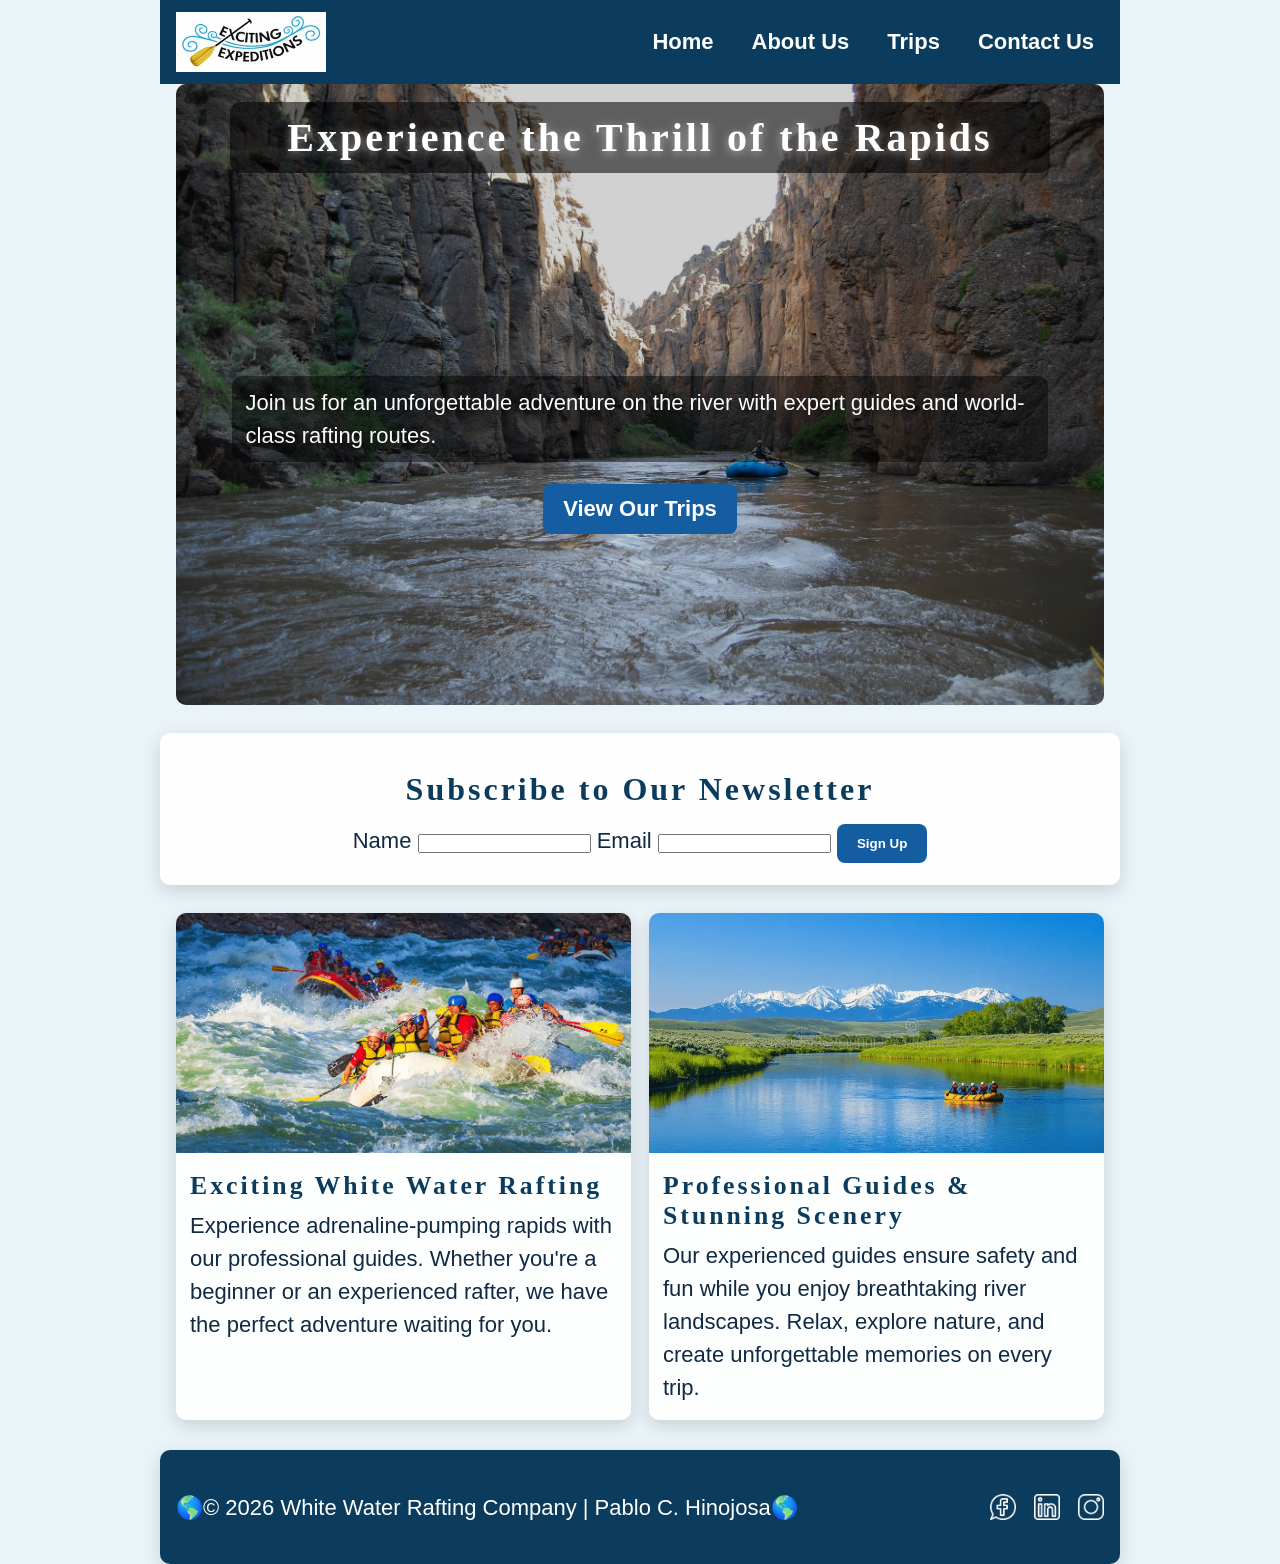
==== commit 80d6e5a6: "feb 11 2026 -one more" ====
--- a/wwr/index.html
+++ b/wwr/index.html
@@ -39,15 +39,11 @@
         <section class="newsletter">
             <h2>Subscribe to Our Newsletter</h2>
             <form action="submit_newsletter.php" method="post">
-                <div class="newsletter-field">
-                    <label for="newsletter-name">Name</label>
-                    <input type="text" id="newsletter-name" name="name" required>
-                </div>
+                <label for="newsletter-name">Name</label>
+                <input type="text" id="newsletter-name" name="name" required>
 
-                <div class="newsletter-field">
-                    <label for="newsletter-email">Email</label>
-                    <input type="email" id="newsletter-email" name="email" required>
-                </div>
+                <label for="newsletter-email">Email</label>
+                <input type="email" id="newsletter-email" name="email" required>
 
                 <button type="submit">Sign Up</button>
             </form>
@@ -79,26 +75,20 @@
         </section>
     </main>
     <footer role="contentinfo">
-        <p>© 2026 🌎 Pablo C. Hinojosa 🌎 Lake Havasu, Arizona</p>
-        <nav class="socialmedia" aria-label="Social media links">
-            <ul>
-                <li>
-                    <a href="https://facebook.com">
-                        <img src="images/facebook.png" alt="Facebook icon">
-                    </a>
-                </li>
-                <li>
-                    <a href="https://linkedin.com">
-                        <img src="images/linkedin.png" alt="LinkedIn icon">
-                    </a>
-                </li>
-                <li>
-                    <a href="https://instagram.com">
-                        <img src="images/instagram.png" alt="Instagram icon">
-                    </a>
-                </li>
-            </ul>
-        </nav>
+        <div class="footer-content">
+            <p>🌎© 2026 White Water Rafting Company | Pablo C. Hinojosa🌎</p>
+
+            <nav class="socialmedia" aria-label="Social media links">
+                <ul>
+                    <li><a href="https://facebook.com"><img src="images/facebook.png"
+                              alt="Facebook icon"></a></li>
+                    <li><a href="https://linkedin.com"><img src="images/linkedin.png"
+                              alt="LinkedIn icon"></a></li>
+                    <li><a href="https://instagram.com"><img src="images/instagram.png"
+                              alt="Instagram icon"></a></li>
+                </ul>
+            </nav>
+        </div>
     </footer>
 </body>
 
--- a/wwr/styles/rafting.css
+++ b/wwr/styles/rafting.css
@@ -1,4 +1,5 @@
-/*Febrero 11 ultimo review*/
+/*feb 11 2026*/
+
 :root {
     --heading-font: "Arvo", serif;
     --paragraph-font: "Roboto", sans-serif;
@@ -27,6 +28,7 @@
 
     --radius: 10px;
     --max-width: 1200px;
+    --content-width: 960px;
 }
 
 *,
@@ -98,8 +100,12 @@
 header,
 main,
 footer {
-    max-width: var(--max-width);
+    max-width: var(--content-width);
     margin: 0 auto;
+}
+
+main {
+    padding: 0 16px;
 }
 
 .abs1 {
@@ -182,8 +188,9 @@
     padding: 12px 16px;
     background-color: var(--nav-background-color);
     border-radius: 0;
-    max-width: none;
-    width: 100%;
+    max-width: var(--content-width);
+    width: 100%;
+    margin: 0 auto;
 }
 
 header > img {
@@ -195,6 +202,7 @@
     display: flex;
     justify-content: flex-end;
     gap: 18px;
+    flex-wrap: wrap;
 }
 
 nav a {
@@ -218,43 +226,65 @@
     box-shadow: var(--shadow);
 }
 
+footer .footer-content {
+    display: flex;
+    align-items: center;
+    justify-content: space-between;
+    gap: 16px;
+}
+
 footer p {
-    text-align: center;
+    text-align: left;
     color: var(--nav-link-color);
+    padding: 0;
 }
 
 .socialmedia ul {
     list-style: none;
     display: flex;
-    justify-content: center;
+    justify-content: flex-end;
     gap: 18px;
-    margin-top: 12px;
+    margin-top: 0;
 }
 
 .socialmedia img {
     width: 26px;
     height: 26px;
+    filter: brightness(0) invert(1);
+}
+
+.socialmedia a:hover {
+    background-color: unset;
+}
+
+.index-page header,
+.index-page main,
+.index-page footer {
+    max-width: var(--content-width);
+    margin: 0 auto;
 }
 
 .index-page main {
-    max-width: none;
-    padding: 0;
+    max-width: var(--content-width);
+    padding: 0 0 0;
 }
 
 .index-page .hero {
-    border-radius: 0;
+    border-radius: var(--radius);
+    margin: 0 16px;
 }
 
 .index-page .hero-image {
-    min-height: 100vh;
+    min-height: 60vh;
+    max-height: 650px;
 }
 
 .index-page .hero-content h1 {
     position: absolute;
-    top: 60px;
+    top: 18px;
     left: 0;
     right: 0;
-    width: min(92%, 900px);
+    width: min(92%, 820px);
     margin: 0 auto;
     background: var(--overlay-hero);
     padding: 12px 16px;
@@ -262,10 +292,11 @@
 }
 
 .index-page .hero-content p {
-    margin-top: 140px;
+    margin-top: 120px;
     background: rgba(0, 0, 0, 0.45);
     padding: 10px 14px;
     border-radius: var(--radius);
+    width: min(92%, 820px);
 }
 
 .index-page .hero-content .cta-button {
@@ -273,7 +304,7 @@
 }
 
 .index-page .newsletter {
-    max-width: var(--max-width);
+    max-width: var(--content-width);
     margin: 28px auto;
     padding: 22px 16px;
     background: var(--surface);
@@ -286,30 +317,8 @@
     text-align: center;
 }
 
-.index-page .newsletter form {
-    margin-top: 10px;
-    display: grid;
-    grid-template-columns: 1fr 1fr auto;
-    gap: 12px;
-    align-items: end;
-}
-
-.index-page .newsletter-field label {
-    display: block;
-    font-weight: 700;
-    margin-bottom: 6px;
-}
-
-.index-page .newsletter-field input {
-    width: 100%;
-    padding: 10px 12px;
-    border-radius: 8px;
-    border: 1px solid #cfcfcf;
-    background: #fff;
-}
-
 .index-page .grid-layout {
-    max-width: var(--max-width);
+    max-width: var(--content-width);
     margin: 22px auto 30px;
     padding: 0 16px;
     display: grid;
@@ -318,7 +327,7 @@
 }
 
 .index-page .grid-item {
-    background: var(--surface);
+    background: rgba(255, 255, 255, 0.92);
     border-radius: var(--radius);
     overflow: hidden;
     box-shadow: var(--shadow);
@@ -339,17 +348,17 @@
     margin: 6px 0 8px;
 }
 
+.trips-page .hero {
+    margin: 0 0 18px;
+}
+
 .trips-page .trip-descriptions {
-    padding: 18px 0 8px;
+    padding: 10px 0 8px;
 }
 
 .trips-page .trip-descriptions h2 {
     text-align: center;
-    margin: 26px auto 18px;
-}
-
-.trips-page .hero {
-    margin-bottom: 18px;
+    margin: 18px auto 18px;
 }
 
 .trips-page .trip-container {
@@ -358,7 +367,7 @@
     gap: 22px;
     justify-items: center;
     align-items: stretch;
-    padding: 0 16px;
+    padding: 0 0;
 }
 
 .trips-page .trip {
@@ -392,9 +401,9 @@
 }
 
 .trips-page .trips-table-section {
-    max-width: var(--max-width);
+    max-width: var(--content-width);
     margin: 26px auto 30px;
-    padding: 0 16px;
+    padding: 0;
 }
 
 .trips-page .trips-table-section h2 {
@@ -423,12 +432,20 @@
     color: var(--nav-link-color);
 }
 
+.about-page .hero {
+    margin-top: 0;
+}
+
+.about-page .hero-content {
+    background: rgba(0, 0, 0, 0.12);
+}
+
 .about-page .hero-content h1 {
     position: absolute;
-    top: 60px;
+    top: 18px;
     left: 0;
     right: 0;
-    width: min(92%, 900px);
+    width: min(92%, 820px);
     margin: 0 auto;
     background: var(--overlay-hero);
     padding: 12px 16px;
@@ -438,7 +455,7 @@
 }
 
 .about-page .hero-text {
-    max-width: var(--max-width);
+    max-width: var(--content-width);
     margin: 22px auto;
     padding: 16px;
     display: flex;
@@ -461,12 +478,16 @@
 }
 
 .about-page .history {
-    max-width: var(--max-width);
+    max-width: var(--content-width);
     margin: 22px auto;
     padding: 16px;
     background: var(--surface);
     border-radius: var(--radius);
     box-shadow: var(--shadow);
+}
+
+.about-page .history h2 {
+    text-align: center;
 }
 
 .about-page .history-container {
@@ -485,12 +506,16 @@
 }
 
 .about-page .adventure {
-    max-width: var(--max-width);
+    max-width: var(--content-width);
     margin: 22px auto 30px;
     padding: 16px;
     background: var(--surface);
     border-radius: var(--radius);
     box-shadow: var(--shadow);
+}
+
+.about-page .adventure h2 {
+    text-align: center;
 }
 
 .about-page .adventure-gallery {
@@ -543,7 +568,7 @@
     background: var(--overlay-hero);
     padding: 12px 16px;
     border-radius: var(--radius);
-    width: min(92%, 900px);
+    width: min(92%, 820px);
     margin: 0 auto;
 }
 
@@ -554,13 +579,13 @@
     background: rgba(0, 0, 0, 0.45);
     padding: 10px 14px;
     border-radius: var(--radius);
-    width: min(92%, 900px);
+    width: min(92%, 820px);
 }
 
 .contact-page .contact-container {
-    max-width: var(--max-width);
+    max-width: var(--content-width);
     margin: 26px auto 18px;
-    padding: 0 16px;
+    padding: 0;
     display: grid;
     grid-template-columns: minmax(0, 1fr) minmax(0, 1fr);
     gap: 22px;
@@ -655,7 +680,7 @@
     display: flex;
     align-items: center;
     gap: 10px;
-    margin-top: 12px;
+    margin-top: 18px;
 }
 
 .contact-page .checkbox input[type="checkbox"] {
@@ -665,7 +690,7 @@
 }
 
 .contact-page .employees {
-    max-width: var(--max-width);
+    max-width: var(--content-width);
     margin: 22px auto 30px;
     padding: 16px;
     background: var(--surface);
@@ -700,14 +725,27 @@
     text-align: center;
 }
 
+.contact-page .submit-btn {
+    font-size: 1.2rem;
+    padding: 0.95rem 1.5rem;
+    margin-top: 26px;
+}
+
 @media (max-width: 900px) {
+
+    header,
+    main,
+    footer {
+        max-width: 92%;
+    }
+
     nav ul {
-        flex-wrap: wrap;
         justify-content: center;
     }
 
-    .index-page .newsletter form {
-        grid-template-columns: 1fr;
+    .index-page .hero {
+        margin: 0;
+        border-radius: 0;
     }
 
     .index-page .grid-layout {
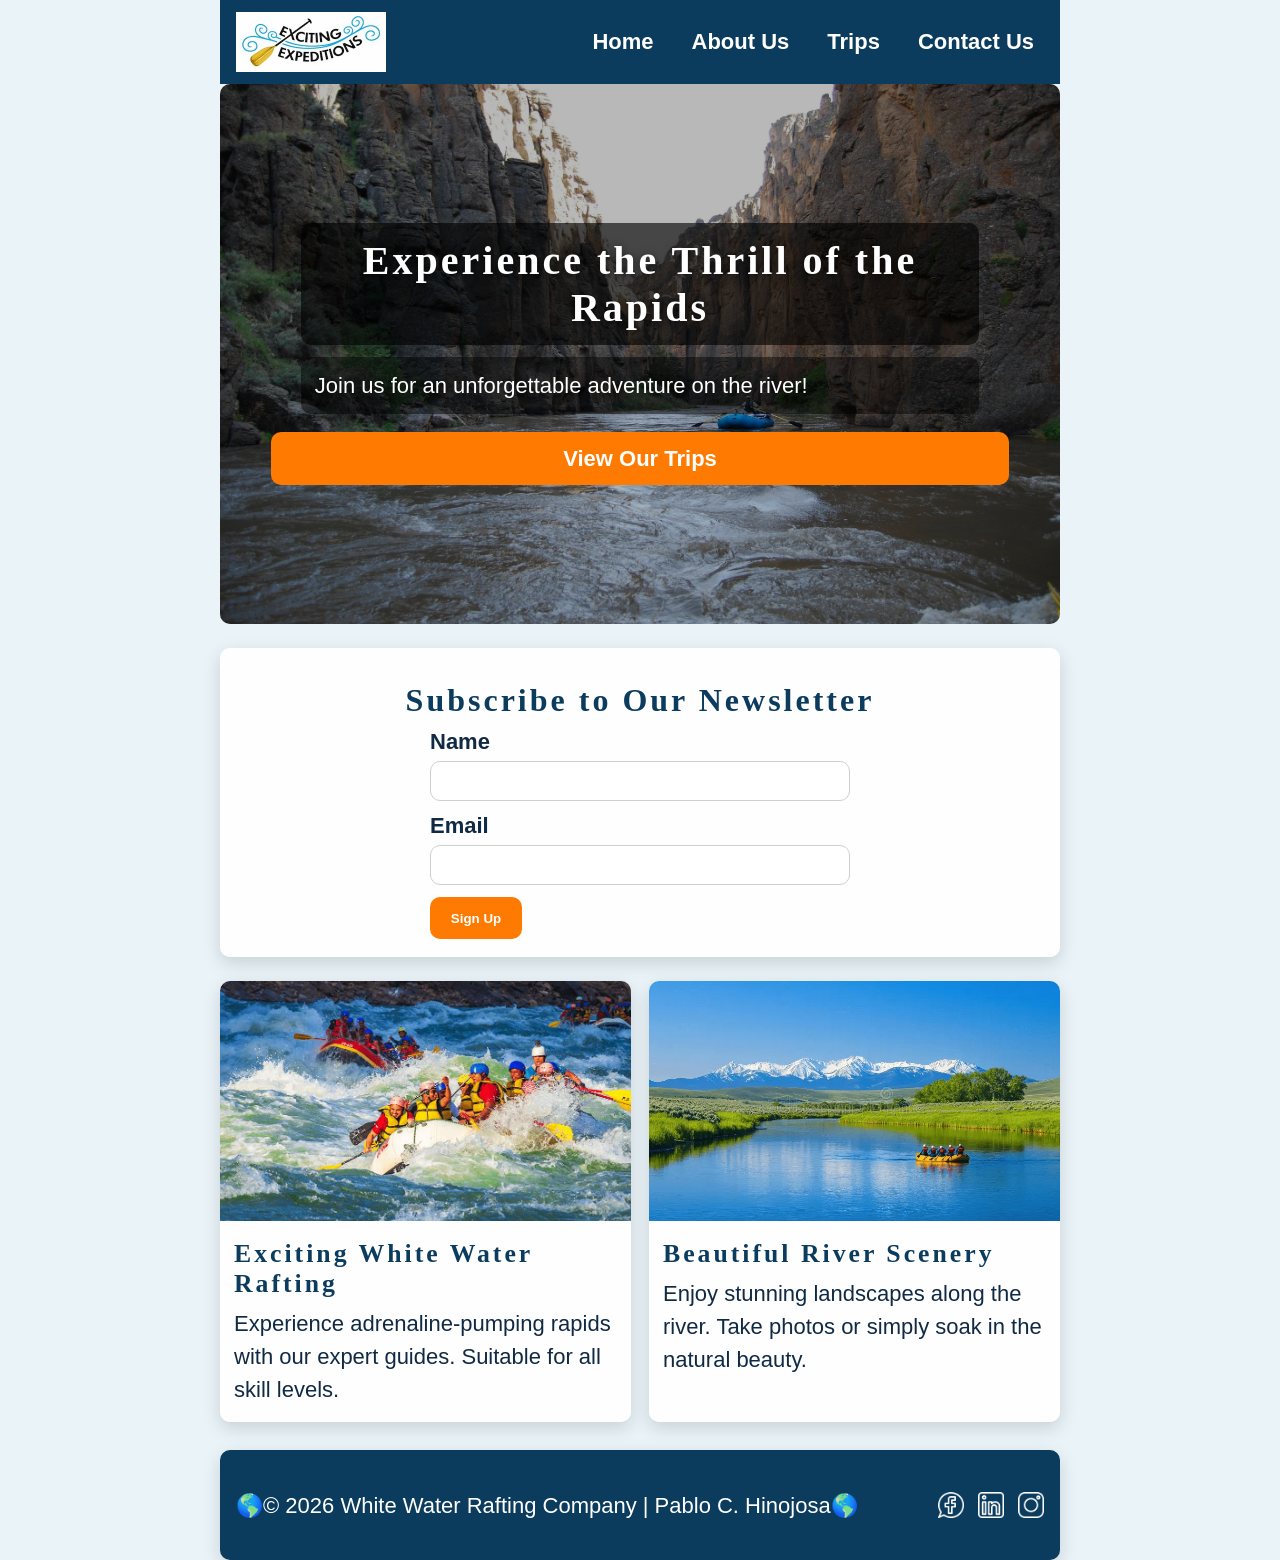
==== commit 1f67ba24: "feb 12- 6" ====
--- a/wwr/index.html
+++ b/wwr/index.html
@@ -1,5 +1,4 @@
-<!--Febrero 11 ultimo review-->
-
+<!--review feb 12-->
 <!DOCTYPE html>
 <html lang="en-US">
 
@@ -8,7 +7,7 @@
     <meta name="viewport" content="width=device-width, initial-scale=1.0">
     <title>Home | White Water Rafting Company</title>
     <meta name="description"
-      content="Join White Water Rafting Company for thrilling white water rafting adventures, guided trips, and unforgettable river experiences.">
+      content="Join White Water Rafting Company for thrilling adventures on the river.">
     <meta name="author" content="Pablo C. Hinojosa">
     <link rel="stylesheet" href="styles/rafting.css">
 </head>
@@ -31,45 +30,39 @@
               class="hero-image">
             <div class="hero-content">
                 <h1>Experience the Thrill of the Rapids</h1>
-                <p>Join us for an unforgettable adventure on the river with expert guides and
-                    world-class rafting routes.</p>
+                <p>Join us for an unforgettable adventure on the river!</p>
                 <a href="trips.html" class="cta-button">View Our Trips</a>
             </div>
         </section>
         <section class="newsletter">
             <h2>Subscribe to Our Newsletter</h2>
             <form action="submit_newsletter.php" method="post">
-                <label for="newsletter-name">Name</label>
-                <input type="text" id="newsletter-name" name="name" required>
-
-                <label for="newsletter-email">Email</label>
-                <input type="email" id="newsletter-email" name="email" required>
-
+                <div class="newsletter-field">
+                    <label for="newsletter-name">Name</label>
+                    <input type="text" id="newsletter-name" name="name" required>
+                </div>
+                <div class="newsletter-field">
+                    <label for="newsletter-email">Email</label>
+                    <input type="email" id="newsletter-email" name="email" required>
+                </div>
                 <button type="submit">Sign Up</button>
             </form>
         </section>
         <section class="grid-layout">
             <div class="grid-item">
-                <img src="images/rafting-trip.jpg" alt="Group enjoying a rafting adventure">
+                <img src="images/rafting-trip.jpg" alt="Rafting Adventure">
                 <div class="grid-content">
                     <h3>Exciting White Water Rafting</h3>
-                    <p>
-                        Experience adrenaline-pumping rapids with our professional guides.
-                        Whether you're a beginner or an experienced rafter, we have the
-                        perfect adventure waiting for you.
-                    </p>
+                    <p>Experience adrenaline-pumping rapids with our expert guides. Suitable for all
+                        skill levels.</p>
                 </div>
             </div>
-
             <div class="grid-item">
-                <img src="images/guides2.jpg" alt="Rafting guides preparing guests for a trip">
+                <img src="images/guides2.jpg" alt="River Scenery">
                 <div class="grid-content">
-                    <h3>Professional Guides & Stunning Scenery</h3>
-                    <p>
-                        Our experienced guides ensure safety and fun while you enjoy breathtaking
-                        river landscapes. Relax, explore nature, and create unforgettable memories
-                        on every trip.
-                    </p>
+                    <h3>Beautiful River Scenery</h3>
+                    <p>Enjoy stunning landscapes along the river. Take photos or simply soak in the
+                        natural beauty.</p>
                 </div>
             </div>
         </section>
@@ -77,7 +70,6 @@
     <footer role="contentinfo">
         <div class="footer-content">
             <p>🌎© 2026 White Water Rafting Company | Pablo C. Hinojosa🌎</p>
-
             <nav class="socialmedia" aria-label="Social media links">
                 <ul>
                     <li><a href="https://facebook.com"><img src="images/facebook.png"
--- a/wwr/styles/rafting.css
+++ b/wwr/styles/rafting.css
@@ -1,34 +1,22 @@
-/*feb 11 2026*/
-
 :root {
     --heading-font: "Arvo", serif;
     --paragraph-font: "Roboto", sans-serif;
-
     --heading-color: #0b3c5d;
-
     --primary-color: #0b3c5d;
     --secondary-color: #328cc1;
-    --accent1-color: #145da0;
+    --accent1-color: #ff7a00;
     --accent2-color: #d9b310;
-
     --nav-link-color: #ffffff;
     --nav-background-color: #0b3c5d;
     --nav-hover-link-color: #0b3c5d;
     --nav-hover-background-color: #ffffff;
-
     --page-bg: #eaf4f8;
     --surface: rgba(255, 255, 255, 0.95);
     --shadow: 0 6px 18px rgba(0, 0, 0, 0.15);
-
-    --overlay-hero: rgba(0, 0, 0, 0.55);
-    --overlay-soft: rgba(0, 0, 0, 0.25);
-
-    --hero-text: #ffffff;
-    --hero-text-shadow: 0 2px 10px rgba(255, 255, 255, 0.5);
-
+    --overlay-hero: rgba(0, 0, 0, 0.62);
+    --overlay-soft: rgba(0, 0, 0, 0.28);
     --radius: 10px;
-    --max-width: 1200px;
-    --content-width: 960px;
+    --max-width: 840px;
 }
 
 *,
@@ -100,27 +88,8 @@
 header,
 main,
 footer {
-    max-width: var(--content-width);
+    width: var(--max-width);
     margin: 0 auto;
-}
-
-main {
-    padding: 0 16px;
-}
-
-.abs1 {
-    position: absolute;
-    top: 60px;
-    right: 0;
-    left: 0;
-    text-align: center;
-}
-
-.abs2 {
-    position: absolute;
-    top: 50%;
-    left: 50%;
-    transform: translate(-50%, -50%);
 }
 
 .cta-button,
@@ -129,9 +98,9 @@
     display: inline-block;
     background-color: var(--accent1-color);
     color: var(--nav-link-color);
-    padding: 0.75rem 1.25rem;
-    border-radius: 8px;
-    font-weight: 800;
+    padding: 0.85rem 1.3rem;
+    border-radius: 10px;
+    font-weight: 900;
     border: 0;
     cursor: pointer;
 }
@@ -139,45 +108,7 @@
 .cta-button:hover,
 .submit-btn:hover,
 button:hover {
-    background-color: var(--primary-color);
-}
-
-.hero {
-    position: relative;
-    overflow: hidden;
-    border-radius: var(--radius);
-}
-
-.hero-image {
-    width: 100%;
-    min-height: 55vh;
-    height: 100%;
-    object-fit: cover;
-}
-
-.hero-content {
-    position: absolute;
-    inset: 0;
-    display: flex;
-    flex-direction: column;
-    gap: 12px;
-    align-items: center;
-    justify-content: center;
-    text-align: center;
-    padding: 1.25rem;
-    background: rgba(0, 0, 0, 0.18);
-}
-
-.hero-content h1 {
-    color: var(--hero-text);
-    text-shadow: var(--hero-text-shadow);
-}
-
-.hero-content p {
-    color: #ffffff;
-    opacity: 0.98;
-    text-shadow: 0 2px 8px rgba(0, 0, 0, 0.7);
-    max-width: 900px;
+    background-color: #d85f00;
 }
 
 header {
@@ -187,9 +118,7 @@
     gap: 18px;
     padding: 12px 16px;
     background-color: var(--nav-background-color);
-    border-radius: 0;
-    max-width: var(--content-width);
-    width: 100%;
+    width: var(--max-width);
     margin: 0 auto;
 }
 
@@ -202,12 +131,11 @@
     display: flex;
     justify-content: flex-end;
     gap: 18px;
-    flex-wrap: wrap;
 }
 
 nav a {
     color: var(--nav-link-color);
-    font-weight: 800;
+    font-weight: 900;
     padding: 6px 10px;
     border-radius: 8px;
 }
@@ -217,11 +145,441 @@
     background: var(--nav-hover-background-color);
 }
 
+.hero {
+    position: relative;
+    overflow: hidden;
+    border-radius: var(--radius);
+}
+
+.hero-image {
+    width: 100%;
+    height: 60vh;
+    max-height: 620px;
+    object-fit: cover;
+}
+
+.hero-content {
+    position: absolute;
+    inset: 0;
+    display: grid;
+    place-content: center;
+    gap: 12px;
+    text-align: center;
+    padding: 18px;
+    background: var(--overlay-soft);
+}
+
+.hero-content h1 {
+    color: #ffffff;
+    background: var(--overlay-hero);
+    padding: 14px 16px;
+    border-radius: var(--radius);
+    width: min(92%, 760px);
+    margin: 0 auto;
+    text-shadow: 0 2px 10px rgba(0, 0, 0, 0.65);
+}
+
+.hero-content p {
+    color: #ffffff;
+    background: rgba(0, 0, 0, 0.48);
+    padding: 12px 14px;
+    border-radius: var(--radius);
+    width: min(92%, 760px);
+    margin: 0 auto;
+    text-shadow: 0 2px 10px rgba(0, 0, 0, 0.7);
+}
+
+.hero-content .cta-button {
+    margin-top: 6px;
+}
+
+.index-page .newsletter {
+    width: var(--max-width);
+    margin: 24px auto;
+    padding: 18px 16px;
+    background: var(--surface);
+    border-radius: var(--radius);
+    box-shadow: var(--shadow);
+}
+
+.index-page .newsletter h2 {
+    text-align: center;
+    padding-bottom: 0;
+}
+
+.index-page .newsletter form {
+    margin: 10px auto 0;
+    display: grid;
+    grid-template-columns: 1fr;
+    gap: 12px;
+    max-width: 420px;
+}
+
+.index-page .newsletter-field label {
+    display: block;
+    font-weight: 800;
+    margin-bottom: 6px;
+}
+
+.index-page .newsletter-field input {
+    width: 100%;
+    font-size: 1rem;
+    padding: 10px 12px;
+    border-radius: 10px;
+    border: 1px solid #cfcfcf;
+    background: #ffffff;
+}
+
+.index-page .newsletter button {
+    justify-self: start;
+}
+
+.index-page .grid-layout {
+    width: var(--max-width);
+    margin: 18px auto 28px;
+    display: grid;
+    grid-template-columns: repeat(2, 1fr);
+    gap: 18px;
+}
+
+.index-page .grid-item {
+    background: var(--surface);
+    border-radius: var(--radius);
+    overflow: hidden;
+    box-shadow: var(--shadow);
+}
+
+.index-page .grid-item img {
+    width: 100%;
+    height: 240px;
+    object-fit: cover;
+}
+
+.index-page .grid-content {
+    padding: 12px 14px 16px;
+}
+
+.index-page .grid-content h3 {
+    padding: 0;
+    margin: 6px 0 8px;
+}
+
+.trips-page .trip-descriptions {
+    padding: 10px 0 0;
+}
+
+.trips-page .trip-descriptions h2 {
+    text-align: center;
+    margin: 18px 0 14px;
+}
+
+.trips-page .trip-container {
+    display: grid;
+    grid-template-columns: repeat(2, minmax(240px, 1fr));
+    gap: 18px;
+    align-items: stretch;
+}
+
+.trips-page .trip {
+    background: var(--surface);
+    border-radius: var(--radius);
+    overflow: hidden;
+    box-shadow: var(--shadow);
+    display: flex;
+    flex-direction: column;
+}
+
+.trips-page .trip img {
+    width: 100%;
+    height: 210px;
+    object-fit: cover;
+}
+
+.trips-page .trip-info {
+    padding: 14px 14px 16px;
+}
+
+.trips-page .trip-info h3 {
+    padding: 0;
+    margin: 6px 0 8px;
+}
+
+.trips-page .trip-container .trip:nth-child(3) {
+    grid-column: 1 / span 2;
+    max-width: 520px;
+    justify-self: center;
+}
+
+.trips-page .trips-table-section {
+    width: var(--max-width);
+    margin: 22px auto 28px;
+}
+
+.trips-page .trips-table-section h2 {
+    text-align: center;
+    margin-bottom: 12px;
+}
+
+.trips-page .trips-table {
+    width: 100%;
+    border-collapse: collapse;
+    border-radius: var(--radius);
+    overflow: hidden;
+    box-shadow: var(--shadow);
+    background: var(--surface);
+}
+
+.trips-page .trips-table th,
+.trips-page .trips-table td {
+    padding: 12px;
+    border: 1px solid #d7d7d7;
+    text-align: center;
+}
+
+.trips-page .trips-table th {
+    background: var(--accent1-color);
+    color: #ffffff;
+}
+
+.about-page .hero h1 {
+    position: absolute;
+    top: 20px;
+    width: 100%;
+    text-align: center;
+    background: var(--overlay-hero);
+    color: #ffffff;
+    padding: 16px;
+    text-shadow: 0 2px 10px rgba(0, 0, 0, 0.65);
+}
+
+.about-page .hero article {
+    position: absolute;
+    left: 16px;
+    right: 16px;
+    bottom: 16px;
+    background: rgba(255, 255, 255, 0.92);
+    padding: 16px;
+    border-radius: var(--radius);
+}
+
+.about-page .hero article img {
+    float: right;
+    width: 125px;
+    margin-left: 12px;
+    border-radius: 10px;
+}
+
+.about-page .history {
+    background: var(--surface);
+    border-radius: var(--radius);
+    box-shadow: var(--shadow);
+}
+
+.about-page .adventure {
+    background: var(--surface);
+    border-radius: var(--radius);
+    box-shadow: var(--shadow);
+}
+
+.about-page .adventure-gallery {
+    display: grid;
+    grid-template-columns: repeat(5, 1fr);
+    gap: 10px;
+}
+
+.about-page .adventure-gallery img {
+    width: 100%;
+    height: 120px;
+    object-fit: cover;
+    border-radius: 10px;
+}
+
+.about-page figcaption {
+    text-align: center;
+    padding: 8px 4px;
+}
+
+.contact-page .contact-hero {
+    position: relative;
+    overflow: hidden;
+    border-radius: var(--radius);
+}
+
+.contact-page .contact-hero img {
+    width: 100%;
+    height: 55vh;
+    max-height: 560px;
+    object-fit: cover;
+}
+
+.contact-page .contact-hero-content {
+    position: absolute;
+    inset: 0;
+    display: grid;
+    place-content: center;
+    gap: 12px;
+    text-align: center;
+    padding: 18px;
+    background: var(--overlay-soft);
+}
+
+.contact-page .contact-hero-content h1 {
+    color: #ffffff;
+    background: var(--overlay-hero);
+    padding: 14px 16px;
+    border-radius: var(--radius);
+    width: min(92%, 760px);
+    margin: 0 auto;
+    text-shadow: 0 2px 10px rgba(0, 0, 0, 0.65);
+}
+
+.contact-page .contact-hero-content p {
+    color: #ffffff;
+    background: rgba(0, 0, 0, 0.48);
+    padding: 12px 14px;
+    border-radius: var(--radius);
+    width: min(92%, 760px);
+    margin: 0 auto;
+    text-shadow: 0 2px 10px rgba(0, 0, 0, 0.7);
+}
+
+.contact-page .contact-container {
+    width: var(--max-width);
+    margin: 22px auto 12px;
+    display: grid;
+    grid-template-columns: 1fr 1fr;
+    gap: 18px;
+    align-items: start;
+}
+
+.contact-page .contact-info,
+.contact-page .contact-form {
+    background: var(--surface);
+    border-radius: var(--radius);
+    box-shadow: var(--shadow);
+    padding: 16px;
+}
+
+.contact-page .contact-info iframe {
+    width: 100%;
+    height: 320px;
+    border: 0;
+    border-radius: var(--radius);
+    margin-top: 12px;
+}
+
+.contact-page .contact-form h2 {
+    padding: 0;
+    margin-bottom: 8px;
+}
+
+.contact-page .contact-form label {
+    display: block;
+    margin-top: 12px;
+    font-weight: 800;
+}
+
+.contact-page .contact-form input,
+.contact-page .contact-form textarea {
+    width: 100%;
+    margin-top: 6px;
+    padding: 10px 12px;
+    border-radius: 10px;
+    border: 1px solid #cfcfcf;
+    background: #fff;
+}
+
+.contact-page .contact-form textarea {
+    resize: vertical;
+    min-height: 140px;
+}
+
+.contact-page .contact-form fieldset {
+    border: 0;
+    margin-top: 14px;
+    padding: 0;
+}
+
+.contact-page .contact-form legend {
+    font-weight: 900;
+    margin-bottom: 10px;
+    padding: 0;
+}
+
+.contact-page .contact-form fieldset label {
+    display: flex;
+    align-items: center;
+    gap: 10px;
+    margin-top: 10px;
+    font-weight: 700;
+}
+
+.contact-page .contact-form fieldset input[type="radio"] {
+    width: 18px;
+    height: 18px;
+    margin: 0;
+}
+
+.contact-page .checkbox {
+    display: flex;
+    align-items: center;
+    gap: 10px;
+    margin-top: 14px;
+}
+
+.contact-page .checkbox input[type="checkbox"] {
+    width: 18px;
+    height: 18px;
+    margin: 0;
+}
+
+.contact-page .submit-btn {
+    font-size: 1.2rem;
+    padding: 1rem 1.5rem;
+    margin-top: 22px;
+}
+
+.contact-page .employees {
+    width: var(--max-width);
+    margin: 18px auto 28px;
+    padding: 16px;
+    background: var(--surface);
+    border-radius: var(--radius);
+    box-shadow: var(--shadow);
+    display: grid;
+    grid-template-columns: repeat(3, 1fr);
+    gap: 18px;
+    align-items: start;
+}
+
+.contact-page .employees h2 {
+    grid-column: 1 / -1;
+    text-align: center;
+    margin-bottom: 12px;
+}
+
+.contact-page .employees figure {
+    background: rgba(11, 60, 93, 0.08);
+    border-radius: var(--radius);
+    overflow: hidden;
+}
+
+.contact-page .employees img {
+    width: 100%;
+    height: 220px;
+    object-fit: cover;
+}
+
+.contact-page .employees figcaption {
+    padding: 10px 12px;
+    text-align: center;
+}
+
 footer {
     background: var(--primary-color);
     color: var(--nav-link-color);
-    margin-top: 2rem;
-    padding: 18px 16px;
+    margin-top: 18px;
+    padding: 16px;
     border-radius: var(--radius);
     box-shadow: var(--shadow);
 }
@@ -237,14 +595,16 @@
     text-align: left;
     color: var(--nav-link-color);
     padding: 0;
+    margin: 0;
 }
 
 .socialmedia ul {
     list-style: none;
     display: flex;
     justify-content: flex-end;
-    gap: 18px;
-    margin-top: 0;
+    gap: 14px;
+    margin: 0;
+    padding: 0;
 }
 
 .socialmedia img {
@@ -253,482 +613,12 @@
     filter: brightness(0) invert(1);
 }
 
+.socialmedia a {
+    text-decoration: none;
+}
+
 .socialmedia a:hover {
     background-color: unset;
-}
-
-.index-page header,
-.index-page main,
-.index-page footer {
-    max-width: var(--content-width);
-    margin: 0 auto;
-}
-
-.index-page main {
-    max-width: var(--content-width);
-    padding: 0 0 0;
-}
-
-.index-page .hero {
-    border-radius: var(--radius);
-    margin: 0 16px;
-}
-
-.index-page .hero-image {
-    min-height: 60vh;
-    max-height: 650px;
-}
-
-.index-page .hero-content h1 {
-    position: absolute;
-    top: 18px;
-    left: 0;
-    right: 0;
-    width: min(92%, 820px);
-    margin: 0 auto;
-    background: var(--overlay-hero);
-    padding: 12px 16px;
-    border-radius: var(--radius);
-}
-
-.index-page .hero-content p {
-    margin-top: 120px;
-    background: rgba(0, 0, 0, 0.45);
-    padding: 10px 14px;
-    border-radius: var(--radius);
-    width: min(92%, 820px);
-}
-
-.index-page .hero-content .cta-button {
-    margin-top: 10px;
-}
-
-.index-page .newsletter {
-    max-width: var(--content-width);
-    margin: 28px auto;
-    padding: 22px 16px;
-    background: var(--surface);
-    border-radius: var(--radius);
-    box-shadow: var(--shadow);
-    text-align: center;
-}
-
-.index-page .newsletter h2 {
-    text-align: center;
-}
-
-.index-page .grid-layout {
-    max-width: var(--content-width);
-    margin: 22px auto 30px;
-    padding: 0 16px;
-    display: grid;
-    grid-template-columns: repeat(2, 1fr);
-    gap: 18px;
-}
-
-.index-page .grid-item {
-    background: rgba(255, 255, 255, 0.92);
-    border-radius: var(--radius);
-    overflow: hidden;
-    box-shadow: var(--shadow);
-}
-
-.index-page .grid-item img {
-    width: 100%;
-    height: 240px;
-    object-fit: cover;
-}
-
-.index-page .grid-content {
-    padding: 12px 14px 16px;
-}
-
-.index-page .grid-content h3 {
-    padding: 0;
-    margin: 6px 0 8px;
-}
-
-.trips-page .hero {
-    margin: 0 0 18px;
-}
-
-.trips-page .trip-descriptions {
-    padding: 10px 0 8px;
-}
-
-.trips-page .trip-descriptions h2 {
-    text-align: center;
-    margin: 18px auto 18px;
-}
-
-.trips-page .trip-container {
-    display: grid;
-    grid-template-columns: repeat(2, minmax(240px, 1fr));
-    gap: 22px;
-    justify-items: center;
-    align-items: stretch;
-    padding: 0 0;
-}
-
-.trips-page .trip {
-    width: 100%;
-    background: var(--surface);
-    border-radius: var(--radius);
-    overflow: hidden;
-    box-shadow: var(--shadow);
-    display: flex;
-    flex-direction: column;
-}
-
-.trips-page .trip img {
-    width: 100%;
-    height: 210px;
-    object-fit: cover;
-}
-
-.trips-page .trip-info {
-    padding: 14px 14px 16px;
-}
-
-.trips-page .trip-info h3 {
-    padding: 0;
-    margin: 6px 0 8px;
-}
-
-.trips-page .trip-container .trip:nth-child(3) {
-    grid-column: 1 / span 2;
-    max-width: 520px;
-}
-
-.trips-page .trips-table-section {
-    max-width: var(--content-width);
-    margin: 26px auto 30px;
-    padding: 0;
-}
-
-.trips-page .trips-table-section h2 {
-    text-align: center;
-    margin-bottom: 14px;
-}
-
-.trips-page .trips-table {
-    width: 100%;
-    border-collapse: collapse;
-    border-radius: var(--radius);
-    overflow: hidden;
-    box-shadow: var(--shadow);
-    background: var(--surface);
-}
-
-.trips-page .trips-table th,
-.trips-page .trips-table td {
-    padding: 12px;
-    border: 1px solid #d7d7d7;
-    text-align: center;
-}
-
-.trips-page .trips-table th {
-    background: var(--accent1-color);
-    color: var(--nav-link-color);
-}
-
-.about-page .hero {
-    margin-top: 0;
-}
-
-.about-page .hero-content {
-    background: rgba(0, 0, 0, 0.12);
-}
-
-.about-page .hero-content h1 {
-    position: absolute;
-    top: 18px;
-    left: 0;
-    right: 0;
-    width: min(92%, 820px);
-    margin: 0 auto;
-    background: var(--overlay-hero);
-    padding: 12px 16px;
-    border-radius: var(--radius);
-    color: var(--hero-text);
-    text-shadow: var(--hero-text-shadow);
-}
-
-.about-page .hero-text {
-    max-width: var(--content-width);
-    margin: 22px auto;
-    padding: 16px;
-    display: flex;
-    gap: 18px;
-    align-items: center;
-    background: var(--surface);
-    border-radius: var(--radius);
-    box-shadow: var(--shadow);
-}
-
-.about-page .hero-text p {
-    flex: 1;
-}
-
-.about-page .hero-text img {
-    width: 260px;
-    height: 200px;
-    object-fit: cover;
-    border-radius: var(--radius);
-}
-
-.about-page .history {
-    max-width: var(--content-width);
-    margin: 22px auto;
-    padding: 16px;
-    background: var(--surface);
-    border-radius: var(--radius);
-    box-shadow: var(--shadow);
-}
-
-.about-page .history h2 {
-    text-align: center;
-}
-
-.about-page .history-container {
-    display: grid;
-    grid-template-columns: 280px 1fr;
-    gap: 18px;
-    align-items: start;
-    padding: 10px;
-}
-
-.about-page .history-image img {
-    width: 100%;
-    height: 220px;
-    object-fit: cover;
-    border-radius: var(--radius);
-}
-
-.about-page .adventure {
-    max-width: var(--content-width);
-    margin: 22px auto 30px;
-    padding: 16px;
-    background: var(--surface);
-    border-radius: var(--radius);
-    box-shadow: var(--shadow);
-}
-
-.about-page .adventure h2 {
-    text-align: center;
-}
-
-.about-page .adventure-gallery {
-    display: grid;
-    grid-template-columns: repeat(5, 1fr);
-    gap: 12px;
-    padding: 10px;
-}
-
-.about-page .adventure-gallery img {
-    width: 100%;
-    height: 120px;
-    object-fit: cover;
-    border-radius: var(--radius);
-}
-
-.about-page figcaption {
-    text-align: center;
-    padding: 8px 4px;
-}
-
-.contact-page .contact-hero {
-    position: relative;
-    overflow: hidden;
-    border-radius: var(--radius);
-}
-
-.contact-page .contact-hero img {
-    width: 100%;
-    min-height: 55vh;
-    object-fit: cover;
-}
-
-.contact-page .contact-hero-content {
-    position: absolute;
-    inset: 0;
-    display: flex;
-    flex-direction: column;
-    gap: 12px;
-    align-items: center;
-    justify-content: center;
-    text-align: center;
-    padding: 1.25rem;
-    background: rgba(0, 0, 0, 0.18);
-}
-
-.contact-page .contact-hero-content h1 {
-    color: var(--hero-text);
-    text-shadow: var(--hero-text-shadow);
-    background: var(--overlay-hero);
-    padding: 12px 16px;
-    border-radius: var(--radius);
-    width: min(92%, 820px);
-    margin: 0 auto;
-}
-
-.contact-page .contact-hero-content p {
-    color: #ffffff;
-    opacity: 0.98;
-    text-shadow: 0 2px 8px rgba(0, 0, 0, 0.7);
-    background: rgba(0, 0, 0, 0.45);
-    padding: 10px 14px;
-    border-radius: var(--radius);
-    width: min(92%, 820px);
-}
-
-.contact-page .contact-container {
-    max-width: var(--content-width);
-    margin: 26px auto 18px;
-    padding: 0;
-    display: grid;
-    grid-template-columns: minmax(0, 1fr) minmax(0, 1fr);
-    gap: 22px;
-    align-items: start;
-    grid-template-areas: "info form";
-}
-
-.contact-page .contact-info {
-    grid-area: info;
-    width: 100%;
-    background: var(--surface);
-    border-radius: var(--radius);
-    box-shadow: var(--shadow);
-    padding: 16px;
-}
-
-.contact-page .contact-info h2 {
-    text-align: left;
-}
-
-.contact-page .contact-info iframe {
-    width: 100%;
-    height: 320px;
-    border: 0;
-    border-radius: var(--radius);
-    margin-top: 12px;
-}
-
-.contact-page .contact-form {
-    grid-area: form;
-    width: 100%;
-    background: var(--surface);
-    border-radius: var(--radius);
-    box-shadow: var(--shadow);
-    padding: 16px;
-}
-
-.contact-page .contact-form h2 {
-    text-align: left;
-    padding: 0;
-    margin-bottom: 8px;
-}
-
-.contact-page .contact-form label {
-    display: block;
-    margin-top: 12px;
-    font-weight: 700;
-}
-
-.contact-page .contact-form input,
-.contact-page .contact-form textarea {
-    width: 100%;
-    margin-top: 6px;
-    padding: 10px 12px;
-    border-radius: 8px;
-    border: 1px solid #cfcfcf;
-    background: #fff;
-}
-
-.contact-page .contact-form textarea {
-    resize: vertical;
-    min-height: 140px;
-}
-
-.contact-page .contact-form fieldset {
-    border: 0;
-    margin-top: 14px;
-    padding: 0;
-}
-
-.contact-page .contact-form legend {
-    font-weight: 800;
-    margin-bottom: 10px;
-    padding: 0;
-}
-
-.contact-page .contact-form fieldset label {
-    display: flex;
-    align-items: center;
-    gap: 10px;
-    margin-top: 10px;
-    font-weight: 600;
-}
-
-.contact-page .contact-form fieldset input[type="radio"] {
-    width: 18px;
-    height: 18px;
-    margin: 0;
-}
-
-.contact-page .checkbox {
-    display: flex;
-    align-items: center;
-    gap: 10px;
-    margin-top: 18px;
-}
-
-.contact-page .checkbox input[type="checkbox"] {
-    width: 18px;
-    height: 18px;
-    margin: 0;
-}
-
-.contact-page .employees {
-    max-width: var(--content-width);
-    margin: 22px auto 30px;
-    padding: 16px;
-    background: var(--surface);
-    border-radius: var(--radius);
-    box-shadow: var(--shadow);
-    display: grid;
-    grid-template-columns: repeat(3, minmax(0, 1fr));
-    gap: 18px;
-    align-items: start;
-}
-
-.contact-page .employees h2 {
-    grid-column: 1 / -1;
-    text-align: center;
-    margin-bottom: 14px;
-}
-
-.contact-page .employees figure {
-    background: rgba(11, 60, 93, 0.08);
-    border-radius: var(--radius);
-    overflow: hidden;
-}
-
-.contact-page .employees img {
-    width: 100%;
-    height: 220px;
-    object-fit: cover;
-}
-
-.contact-page .employees figcaption {
-    padding: 10px 12px;
-    text-align: center;
-}
-
-.contact-page .submit-btn {
-    font-size: 1.2rem;
-    padding: 0.95rem 1.5rem;
-    margin-top: 26px;
 }
 
 @media (max-width: 900px) {
@@ -736,20 +626,20 @@
     header,
     main,
     footer {
-        max-width: 92%;
+        width: 95%;
     }
 
     nav ul {
+        flex-wrap: wrap;
         justify-content: center;
-    }
-
-    .index-page .hero {
-        margin: 0;
-        border-radius: 0;
     }
 
     .index-page .grid-layout {
         grid-template-columns: 1fr;
+    }
+
+    .about-page .adventure-gallery {
+        grid-template-columns: repeat(2, 1fr);
     }
 
     .trips-page .trip-container {
@@ -761,23 +651,8 @@
         max-width: none;
     }
 
-    .about-page .hero-text {
-        flex-direction: column;
-    }
-
-    .about-page .history-container {
-        grid-template-columns: 1fr;
-    }
-
-    .about-page .adventure-gallery {
-        grid-template-columns: repeat(2, 1fr);
-    }
-
     .contact-page .contact-container {
         grid-template-columns: 1fr;
-        grid-template-areas:
-            "info"
-            "form";
     }
 
     .contact-page .employees {
